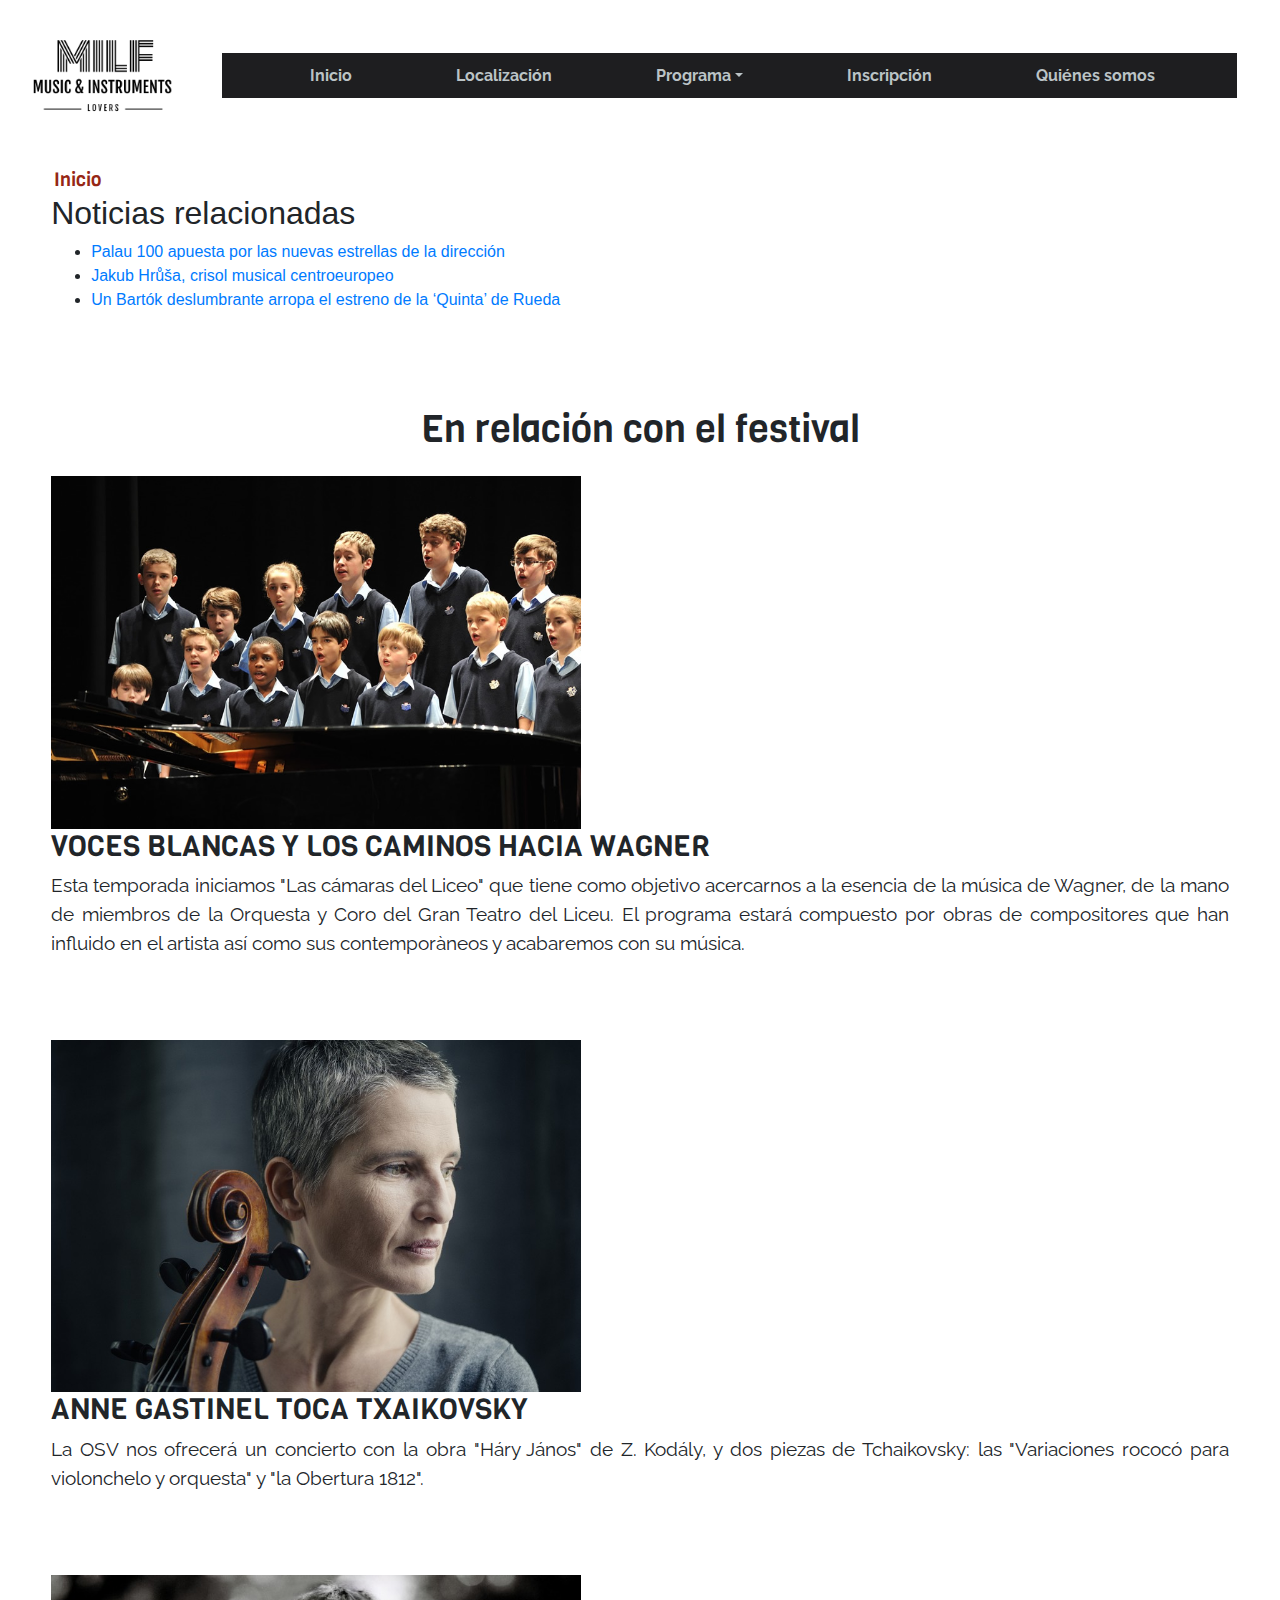
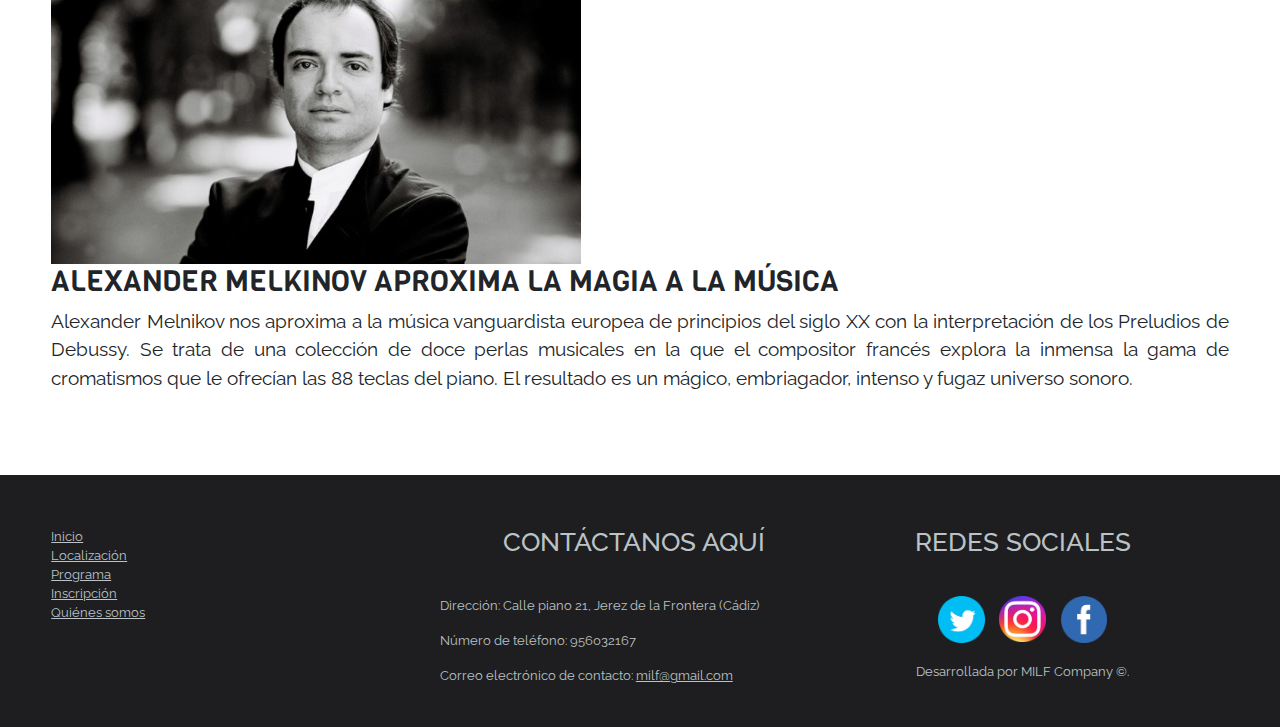
==== html/index.html @ 48b9fca7 "Arreglos" ====
<!DOCTYPE html>
<html lang="es">
<head>
    <meta http-equiv="content-type" content="text/html; charset=utf-8">
    <meta name="keywords" content="musica, clasica, festival">
    <meta name="description" content="Página web sobre este festival de música clásica.">
    <meta name="author" content="Luis Miguel Carpio Gavira, Sergio García Navarro">
    <meta name="designer" content="Luis Miguel Carpio Gavira, Sergio García Navarro">
	<meta name="viewport" content="width=device-width, initial-scale=1, shrink-to-fit=no">
	<title>MILF: Music & Instruments Lovers Festival</title>
	<link href="https://fonts.googleapis.com/css?family=Raleway&display=swap" rel="stylesheet">
	<link href="https://fonts.googleapis.com/css?family=Viga&display=swap" rel="stylesheet">
	<link rel="stylesheet" href="https://stackpath.bootstrapcdn.com/bootstrap/4.4.1/css/bootstrap.min.css" integrity="sha384-Vkoo8x4CGsO3+Hhxv8T/Q5PaXtkKtu6ug5TOeNV6gBiFeWPGFN9MuhOf23Q9Ifjh" crossorigin="anonymous">
    <link href="../css/estilo.css" rel="stylesheet" type="text/css">
    <link href="../css/seccionesIndex.css" rel="stylesheet" type="text/css">
</head>
<body class="pagina">
    <header>
        <div>
            <a href="index.html"><img id="logo" src="../media/Logo.png" alt="Logo de la página web" title="Logo de MILF"></a>
			<span class="header">
				<a href="index.html" title="A la página principal">Inicio</a>
				<a href="localizacion.html" title="Lugar del evento">Localización</a>
				<a class="dropdown-toggle" data-toggle="dropdown" href="#" aria-expanded="false" aria-haspopup="true" role="button" id="dropdownMenuLink" title="Descripción del evento">Programa</a>
				<div class="dropdown-menu" aria-labelledby="dropdownMenuLink">
					<a class="dropdown-item" href="programa.html#Itinerario">Itinerario</a>
					<a class="dropdown-item" href="programa.html#Conciertos">Conciertos</a>
					<a class="dropdown-item" href="programa.html#Conferencias">Conferencias</a>
				</div>
				<a href="inscripcion.html" title="Apuntarse al evento">Inscripción</a>
				<a href="contacto.html" title="Contactar con MILF">Quiénes somos</a>
			</span>
		</div>
	</header>
	<nav aria-label="breadcrumb">
		<ol class="breadcrumb">
			<li class="breadcrumb-item"><a href="index.html">Inicio</a></li>
		</ol>
	</nav>
	<section>
		<h2>Noticias relacionadas</h2>
		<!--Poner aquí tres noticias relacionadas-->
		<aside class="BarraLateral">
			<nav>
				<ul>
                    <li><a href="https://elpais.com/ccaa/2020/02/18/catalunya/1582051516_717664.html">Palau 100 apuesta por las nuevas estrellas de la dirección</a></li>
                    <li><a href="https://elpais.com/cultura/2020/02/11/actualidad/1581443117_544087.html">Jakub Hrůša, crisol musical centroeuropeo</a></li>
                    <li><a href="https://elpais.com/cultura/2020/01/18/actualidad/1579355482_195460.html">Un Bartók deslumbrante arropa el estreno de la ‘Quinta’ de Rueda</a></li>
                </ul> 
			</nav>
		</aside>
	</section>
	<section class="Seccion">
		<h1>En relación con el festival</h1>
		<article class="Seccion1">
			<!--Imagen a la izquierda, texto a la derecha-->
			<img class="Img" src="../media/Coro.png" alt="Coro cantando Wagner">
			<h2>VOCES BLANCAS Y LOS CAMINOS HACIA WAGNER</h2>
			<p>Esta temporada iniciamos "Las cámaras del Liceo" que tiene como objetivo acercarnos a la esencia de la música de Wagner, 
            de la mano de miembros de la Orquesta y Coro del Gran Teatro del Liceu. El programa estará compuesto por obras de compositores 
            que han influido en el artista así como sus contemporàneos y acabaremos con su música.</p>
		</article>
		<article class="Seccion2">
			<!--Imagen a la derecha, texto a la izquierda-->
			<img class="Img" src="../media/Gastinel.png" alt="Imagen de Anne Gastinel">
			<h2>ANNE GASTINEL TOCA TXAIKOVSKY</h2>
			<p>La OSV nos ofrecerá un concierto con la obra "Háry János" de Z. Kodály, 
            y dos piezas de Tchaikovsky: las "Variaciones rococó para violonchelo y orquesta" y "la Obertura 1812".</p>
		</article>
		<article class="Seccion3">
			<!--Imagen a la izquierda, texto a la derecha-->
			<img class="Img" src="../media/Melkinov.png" alt="Imagen de Alexander Melkinov">
			<h2>ALEXANDER MELKINOV APROXIMA LA MAGIA A LA MÚSICA</h2>
			<p>Alexander Melnikov nos aproxima a la música vanguardista europea de principios del siglo XX con 
            la interpretación de los Preludios de Debussy. Se trata de una colección de doce perlas musicales en la que el compositor 
            francés explora la inmensa la gama de cromatismos que le ofrecían las 88 teclas del piano. El resultado es un mágico, embriagador, 
            intenso y fugaz universo sonoro. </p>
		</article>
	</section>
	<footer>
		<div class="columna">
			<p class="lessmargin"><a href="index.html">Inicio</a></p>
			<p class="lessmargin"><a href="localizacion.html">Localización</a></p>
			<p class="lessmargin"><a href="programa.html">Programa</a></p>
			<p class="lessmargin"><a href="inscripcion.html">Inscripción</a></p>
			<p class="lessmargin"><a href="contacto.html">Quiénes somos</a></p>
		</div>
		<div class="columna">
			<h3>CONTÁCTANOS AQUÍ</h3>
				<p>Dirección: Calle piano 21, Jerez de la Frontera (Cádiz)</p>
				<p>Número de teléfono: 956032167</p>
				<p>Correo electrónico de contacto: <a href="mailto:milf@gmail.com">milf@gmail.com</a></p>
		</div>
		<div class="columna">
			<h3>REDES SOCIALES</h3>
			<!-- Incluir en las redes sociales las imágenes de sus iconos-->
			<nav id="redes">
				<a href="http://www.twitter.com/milf"><img class="rrss" src="../media/icons/Twitter.png" alt="Logo Twitter"></a>
				<a href="http://www.instagram.com/milf"><img class="rrss" src="../media/icons/Instagram.png" alt="Logo Instagram"></a>
				<a href="http://www.facebook.com/milf"><img class="rrss" src="../media/icons/Facebook.png" alt="Logo Facebook"></a>
			</nav> 
			<div>
				<p>Desarrollada por MILF Company &copy;.</p>
			</div>
		</div>
	</footer>
	<script src="https://code.jquery.com/jquery-3.4.1.slim.min.js" integrity="sha384-J6qa4849blE2+poT4WnyKhv5vZF5SrPo0iEjwBvKU7imGFAV0wwj1yYfoRSJoZ+n" crossorigin="anonymous"></script>
	<script src="https://cdn.jsdelivr.net/npm/popper.js@1.16.0/dist/umd/popper.min.js" integrity="sha384-Q6E9RHvbIyZFJoft+2mJbHaEWldlvI9IOYy5n3zV9zzTtmI3UksdQRVvoxMfooAo" crossorigin="anonymous"></script>
	<script src="https://stackpath.bootstrapcdn.com/bootstrap/4.4.1/js/bootstrap.min.js" integrity="sha384-wfSDF2E50Y2D1uUdj0O3uMBJnjuUD4Ih7YwaYd1iqfktj0Uod8GCExl3Og8ifwB6" crossorigin="anonymous"></script>
</body>
</html>
---- css/estilo.css ----
.pagina {
    background-color: #FFFFFF;
}

#logo{
    background-color: #FFFFFF;
    width: 12vw;
	margin-left: 2%;
}

header{
	margin-bottom: -2%;
}

.header{
    background-color: #1E1E20;
    background-position: 20% 60%;
    background-size: 40%;
    padding-left: 3%;
	padding-top: 1%;
	padding-bottom: 1%;
	padding-right: 2.5%;
    font-family: 'Raleway';
    color: #BBC3C6;
	margin-left: 3%;
}

.header a{
    display: inline;
	margin-left: 1%;
	margin-right: 1%;
	padding-left: 2.9%;
	padding-right: 2.9%;
	color: #BBC3C6;
	font-weight: bold;
	font-size: 1.25vw;
}

#menu{
    display:inline;
}

.dropdown-menu{
	background-color: #1E1E20;
	padding-left: 1%;
	border-radius: 0px;
}

.dropdown-item:hover{
	background-color: #1E1E20;
	color: #FFF;
}

.contenedor{
	width: 100%;
	display: flex;
	justify-content: space-between;
	padding: 0%;
}

.breadcrumb{
	background-color: #FFF;
	margin-left: 3%;
	margin-right: 8%;
	margin-top: 2%;
	margin-bottom: -5%;
}

.breadcrumb-item{
	font-family: 'Viga';
	font-size: 1.5vw;
}

.breadcrumb-item a{
	color: #962715;
}

section{
	margin: 4%;
}

section h1{
	text-align: center;
	font-family: 'Viga';
	font-size: 3vw;
	margin-bottom: 2%;
	margin-top: 8%;
}

article{
	margin-bottom: 7%;
}

article h2{
	font-family: 'Viga';
	font-size: 2.25vw;
}

article p{
	font-family: 'Raleway';
	text-align: justify;
	font-size: 1.5vw;
	margin-bottom: 2%;
}

table{
	margin-bottom: 4%;
	border-collapse: collapse;
	border-spacing: 10%;
	width: 45%;
	border: 1px solid black;
}

th{
	font-family: 'Viga';
	font-size: 1.75vw;
	font-weight: bold;
	border: 1px solid black;
}

td{
	font-family: 'Raleway';
	font-size: 1.5vw;
	border: 1px solid black;
}

.programImg{
	max-width: 45%;
	height: auto;
}

.aladerecha{
	text-align: right;
}

label{
	font-family: 'Raleway';
	font-size: 1.5vw;
	font-weight: bold;
}

input{
	font-size: 1.5vw;
}

select{
	font-size: 1.5vw;
}

#centeredbutton{
	text-align: center;
	display: flex;
	justify-content: center;
	margin-top: 4%;
	font-size: 1.5vw;
}

footer{
    background-color: #1E1E20;
	padding-top: 4%;
    padding-left: 4%;
    padding-right: 4%;
	padding-bottom: 2%;
    height: 20%;
    width: 100%;
    left: 0;
    font-family: 'Raleway';
	font-size: 1vw;
    color: #BBC3C6;
    position: relative;
	overflow: hidden;
}

footer h3{
	text-align: center;
	margin-bottom: 10%;
	font-size: 2vw;
}

footer a{
	color: #BBC3C6;
	text-decoration: underline;
}

footer div div p{
	text-align: center;
}

.lessmargin{
	margin-bottom: 0%;
}

.columna{
    float: left;
    width: 33%;
}

.reducedclickarea{
	display: block;
	padding: 1%;
}

.rrss{
	width: 12%;
	height: 12%;
	margin-left: 1.5%;
	margin-right: 1.5%;
}

#redes{
	text-align: center;
	margin-bottom: 5%;
}
---- css/seccionesIndex.css ----
.Img{
	max-width: 45%;
	height: auto;
}
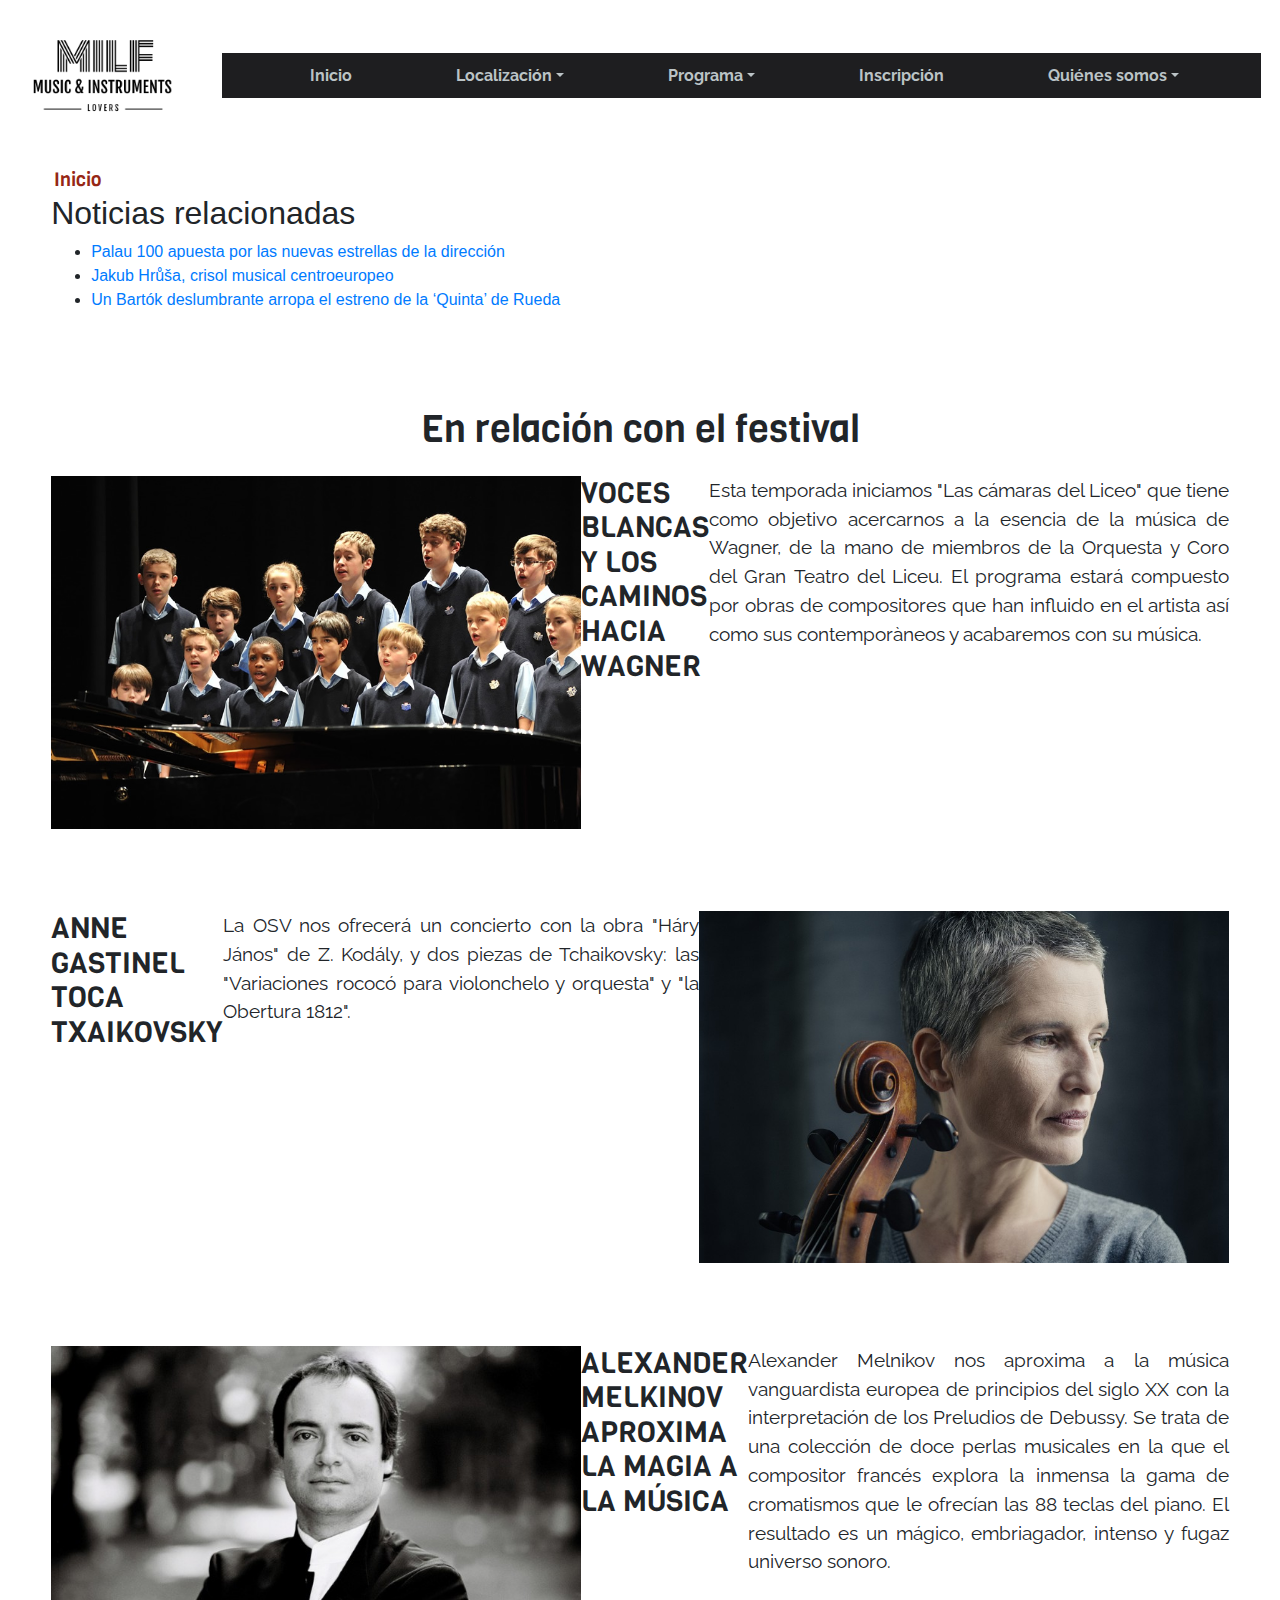
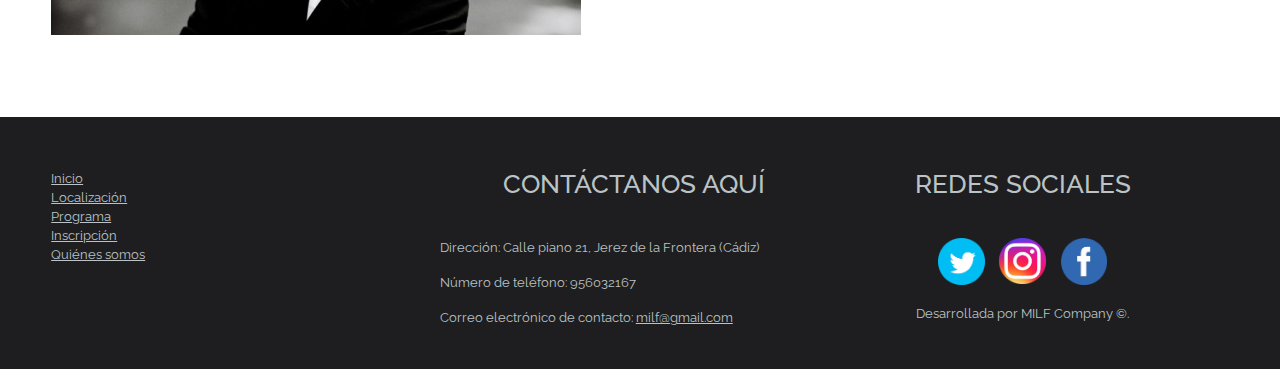
==== commit ee944d6a: "Update" ====
--- a/html/index.html
+++ b/html/index.html
@@ -7,31 +7,41 @@
     <meta name="author" content="Luis Miguel Carpio Gavira, Sergio García Navarro">
     <meta name="designer" content="Luis Miguel Carpio Gavira, Sergio García Navarro">
 	<meta name="viewport" content="width=device-width, initial-scale=1, shrink-to-fit=no">
-	<title>MILF: Music & Instruments Lovers Festival</title>
+	<title>MILF: Music & Instruments Lovers Festival / Inicio</title>
 	<link href="https://fonts.googleapis.com/css?family=Raleway&display=swap" rel="stylesheet">
 	<link href="https://fonts.googleapis.com/css?family=Viga&display=swap" rel="stylesheet">
 	<link rel="stylesheet" href="https://stackpath.bootstrapcdn.com/bootstrap/4.4.1/css/bootstrap.min.css" integrity="sha384-Vkoo8x4CGsO3+Hhxv8T/Q5PaXtkKtu6ug5TOeNV6gBiFeWPGFN9MuhOf23Q9Ifjh" crossorigin="anonymous">
     <link href="../css/estilo.css" rel="stylesheet" type="text/css">
-    <link href="../css/seccionesIndex.css" rel="stylesheet" type="text/css">
+    <link href="../css/index.css" rel="stylesheet" type="text/css">
 </head>
 <body class="pagina">
-    <header>
+	<header>
         <div>
             <a href="index.html"><img id="logo" src="../media/Logo.png" alt="Logo de la página web" title="Logo de MILF"></a>
 			<span class="header">
 				<a href="index.html" title="A la página principal">Inicio</a>
-				<a href="localizacion.html" title="Lugar del evento">Localización</a>
+				<a class="dropdown-toggle" data-toggle="dropdown" href="#" aria-expanded="false" aria-haspopup="true" role="button" id="dropdownMenuLink" title="Localización del evento">Localización</a>
+				<div class="dropdown-menu" aria-labelledby="dropdownMenuLink">
+					<a class="dropdown-item" href="Localización.html#Alojamiento">Alojamiento</a>
+					<a class="dropdown-item" href="Localización.html#Transporte">Transportes</a>
+					<a class="dropdown-item" href="Localización.html#Lugar">Lugar</a>
+				</div>
 				<a class="dropdown-toggle" data-toggle="dropdown" href="#" aria-expanded="false" aria-haspopup="true" role="button" id="dropdownMenuLink" title="Descripción del evento">Programa</a>
 				<div class="dropdown-menu" aria-labelledby="dropdownMenuLink">
 					<a class="dropdown-item" href="programa.html#Itinerario">Itinerario</a>
 					<a class="dropdown-item" href="programa.html#Conciertos">Conciertos</a>
 					<a class="dropdown-item" href="programa.html#Conferencias">Conferencias</a>
+                </div>
+				<a href="inscripcion.html" title="Apuntarse al evento">Inscripción</a>
+                <a class="dropdown-toggle" data-toggle="dropdown" href="#" aria-expanded="false" aria-haspopup="true" role="button" id="dropdownMenuLink" title="Contacto">Quiénes somos</a>
+				<div class="dropdown-menu" aria-labelledby="dropdownMenuLink">
+					<a class="dropdown-item" href="contacto.html#Introducción">Introducción</a>
+					<a class="dropdown-item" href="contacto.html#Contexto del evento">Contexto del evento</a>
+					<a class="dropdown-item" href="contacto.html#Formas de contacto">Formas de contacto</a>
 				</div>
-				<a href="inscripcion.html" title="Apuntarse al evento">Inscripción</a>
-				<a href="contacto.html" title="Contactar con MILF">Quiénes somos</a>
 			</span>
 		</div>
-	</header>
+    </header>
 	<nav aria-label="breadcrumb">
 		<ol class="breadcrumb">
 			<li class="breadcrumb-item"><a href="index.html">Inicio</a></li>
@@ -62,10 +72,10 @@
 		</article>
 		<article class="Seccion2">
 			<!--Imagen a la derecha, texto a la izquierda-->
-			<img class="Img" src="../media/Gastinel.png" alt="Imagen de Anne Gastinel">
 			<h2>ANNE GASTINEL TOCA TXAIKOVSKY</h2>
 			<p>La OSV nos ofrecerá un concierto con la obra "Háry János" de Z. Kodály, 
-            y dos piezas de Tchaikovsky: las "Variaciones rococó para violonchelo y orquesta" y "la Obertura 1812".</p>
+			y dos piezas de Tchaikovsky: las "Variaciones rococó para violonchelo y orquesta" y "la Obertura 1812".</p>
+			<img class="Img" src="../media/Gastinel.png" alt="Imagen de Anne Gastinel">
 		</article>
 		<article class="Seccion3">
 			<!--Imagen a la izquierda, texto a la derecha-->
--- a/css/index.css
+++ b/css/index.css
@@ -0,0 +1,27 @@
+
+.Seccion1{
+    width: 100%;
+    display: flex;
+    justify-content: space-between;
+    padding: 0%;
+}
+
+.Seccion2{
+    width: 100%;
+    display: flex;
+    justify-content: space-between;
+    padding: 0%;
+}
+
+.Seccion3{
+    width: 100%;
+    display: flex;
+    justify-content: space-between;
+    padding: 0%;
+}
+
+.Img{
+	max-width: 45%;
+	height: auto;
+}
+
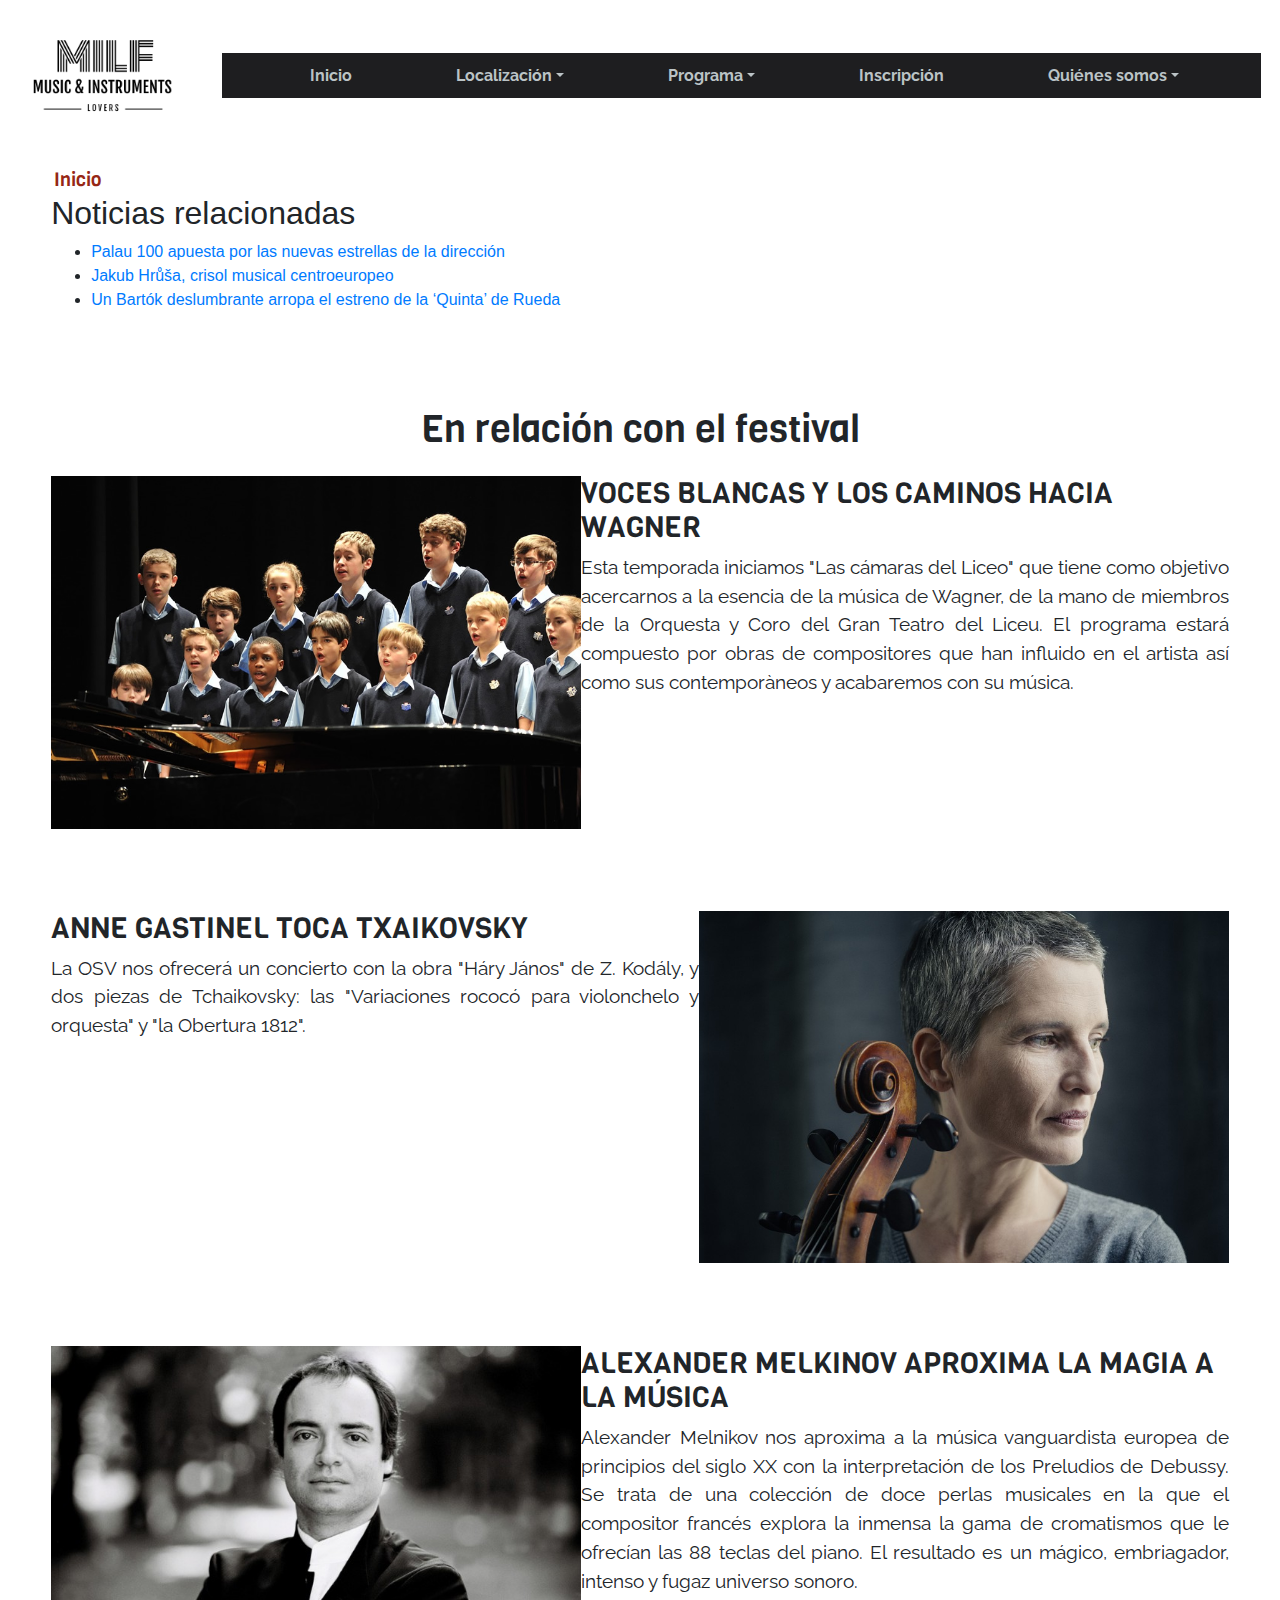
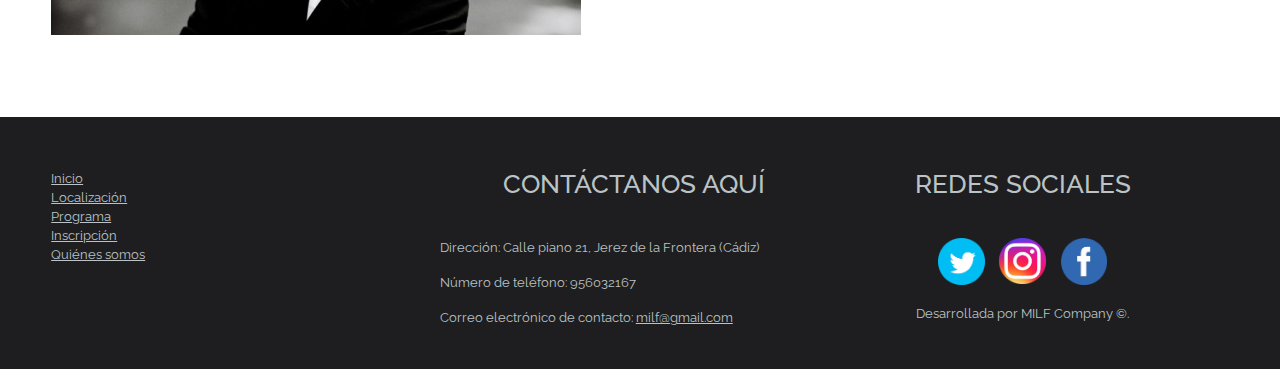
==== commit f75177d3: "Merge branch 'master' of https://github.com/Booker141/Proyecto-PNET" ====
--- a/html/index.html
+++ b/html/index.html
@@ -65,26 +65,32 @@
 		<article class="Seccion1">
 			<!--Imagen a la izquierda, texto a la derecha-->
 			<img class="Img" src="../media/Coro.png" alt="Coro cantando Wagner">
-			<h2>VOCES BLANCAS Y LOS CAMINOS HACIA WAGNER</h2>
-			<p>Esta temporada iniciamos "Las cámaras del Liceo" que tiene como objetivo acercarnos a la esencia de la música de Wagner, 
-            de la mano de miembros de la Orquesta y Coro del Gran Teatro del Liceu. El programa estará compuesto por obras de compositores 
-            que han influido en el artista así como sus contemporàneos y acabaremos con su música.</p>
+			<div>
+				<h2>VOCES BLANCAS Y LOS CAMINOS HACIA WAGNER</h2>
+				<p>Esta temporada iniciamos "Las cámaras del Liceo" que tiene como objetivo acercarnos a la esencia de la música de Wagner, 
+           		de la mano de miembros de la Orquesta y Coro del Gran Teatro del Liceu. El programa estará compuesto por obras de compositores 
+				que han influido en el artista así como sus contemporàneos y acabaremos con su música.</p>
+			</div>
 		</article>
 		<article class="Seccion2">
 			<!--Imagen a la derecha, texto a la izquierda-->
-			<h2>ANNE GASTINEL TOCA TXAIKOVSKY</h2>
-			<p>La OSV nos ofrecerá un concierto con la obra "Háry János" de Z. Kodály, 
-			y dos piezas de Tchaikovsky: las "Variaciones rococó para violonchelo y orquesta" y "la Obertura 1812".</p>
-			<img class="Img" src="../media/Gastinel.png" alt="Imagen de Anne Gastinel">
+			<div>
+				<h2>ANNE GASTINEL TOCA TXAIKOVSKY</h2>
+				<p>La OSV nos ofrecerá un concierto con la obra "Háry János" de Z. Kodály, 
+				y dos piezas de Tchaikovsky: las "Variaciones rococó para violonchelo y orquesta" y "la Obertura 1812".</p>
+			</div>
+				<img class="Img" src="../media/Gastinel.png" alt="Imagen de Anne Gastinel">
 		</article>
 		<article class="Seccion3">
 			<!--Imagen a la izquierda, texto a la derecha-->
 			<img class="Img" src="../media/Melkinov.png" alt="Imagen de Alexander Melkinov">
-			<h2>ALEXANDER MELKINOV APROXIMA LA MAGIA A LA MÚSICA</h2>
-			<p>Alexander Melnikov nos aproxima a la música vanguardista europea de principios del siglo XX con 
-            la interpretación de los Preludios de Debussy. Se trata de una colección de doce perlas musicales en la que el compositor 
-            francés explora la inmensa la gama de cromatismos que le ofrecían las 88 teclas del piano. El resultado es un mágico, embriagador, 
-            intenso y fugaz universo sonoro. </p>
+			<div>
+				<h2>ALEXANDER MELKINOV APROXIMA LA MAGIA A LA MÚSICA</h2>
+				<p>Alexander Melnikov nos aproxima a la música vanguardista europea de principios del siglo XX con 
+            	la interpretación de los Preludios de Debussy. Se trata de una colección de doce perlas musicales en la que el compositor 
+            	francés explora la inmensa la gama de cromatismos que le ofrecían las 88 teclas del piano. El resultado es un mágico, embriagador, 
+				intenso y fugaz universo sonoro. </p>
+			</div>
 		</article>
 	</section>
 	<footer>
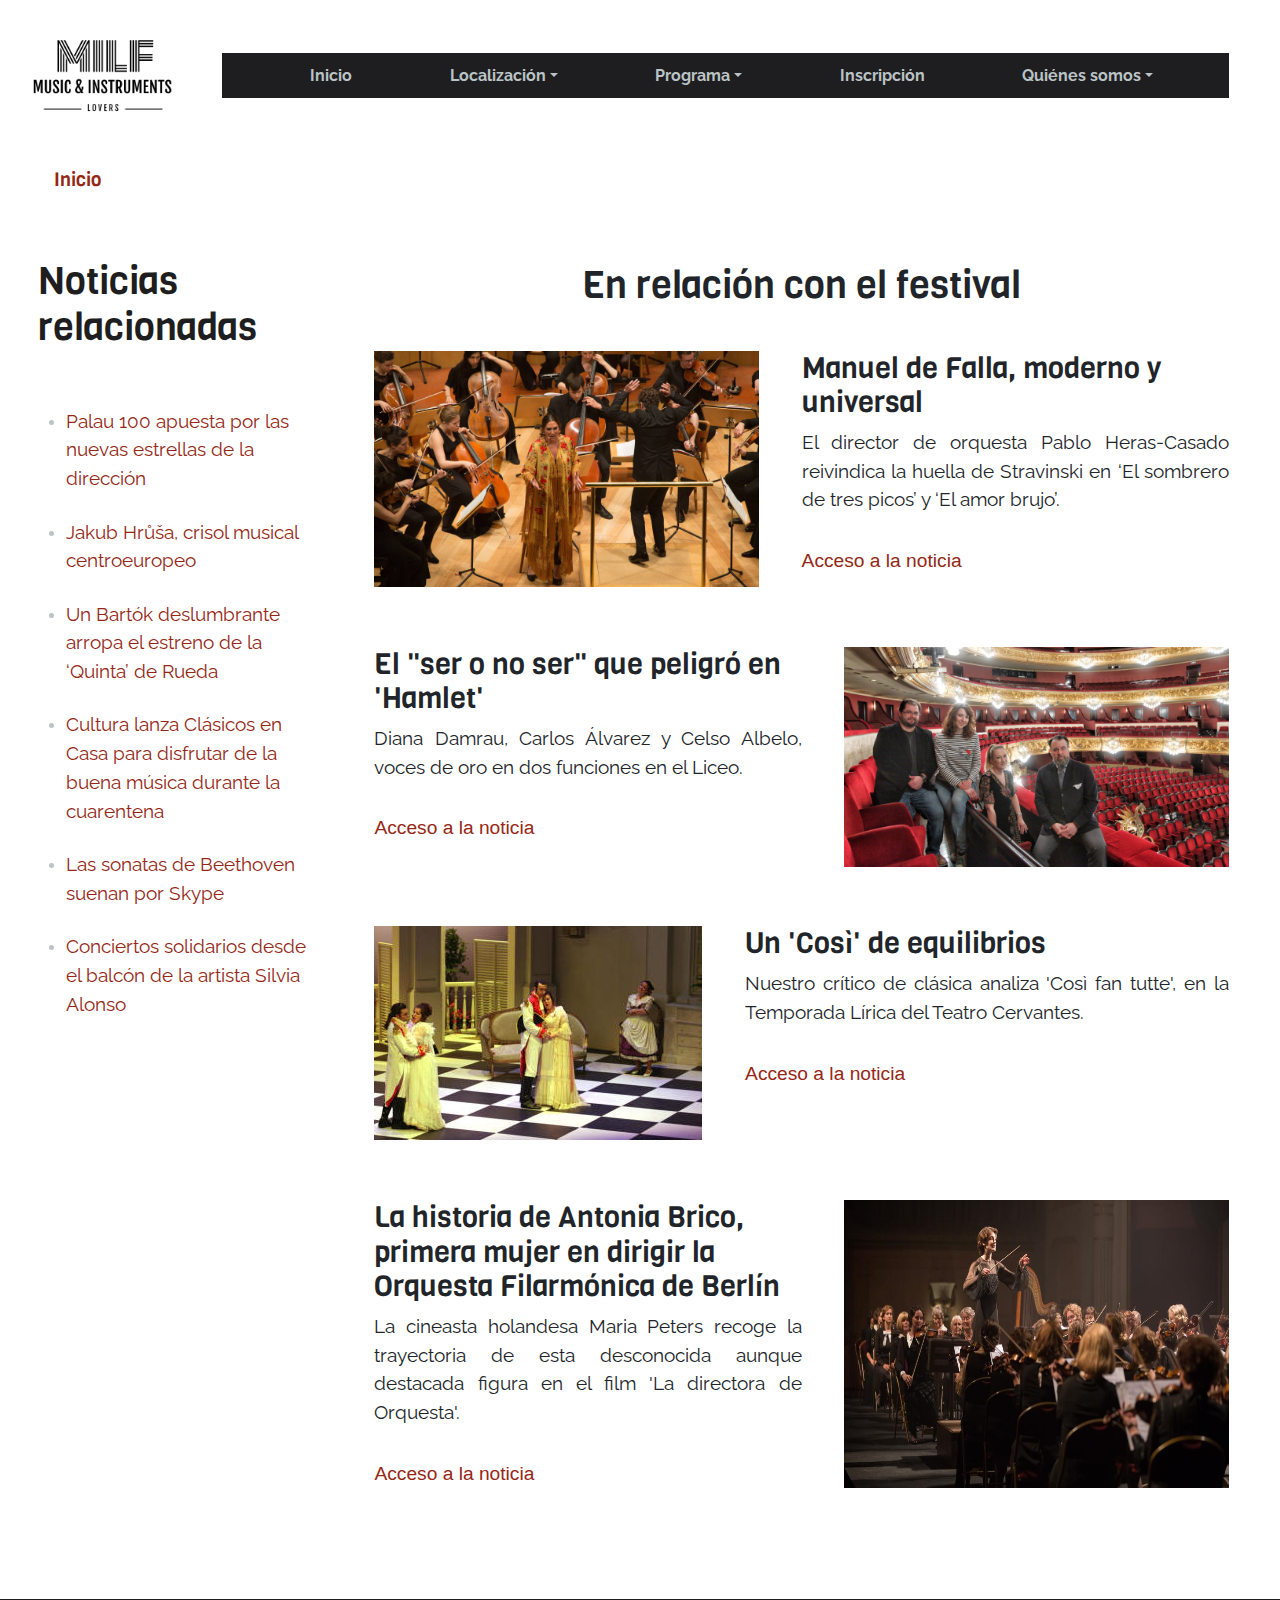
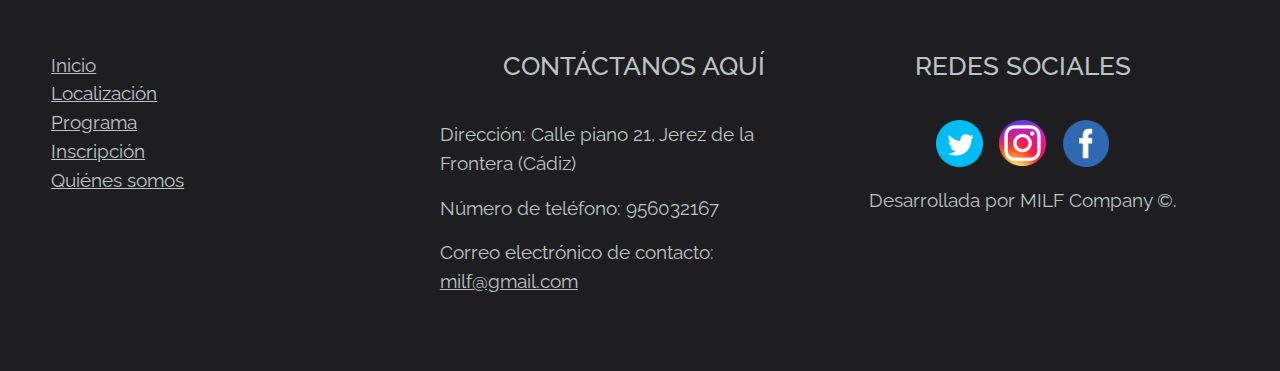
==== commit 8c497a82: "Inicio acabado?" ====
--- a/html/index.html
+++ b/html/index.html
@@ -12,87 +12,102 @@
 	<link href="https://fonts.googleapis.com/css?family=Viga&display=swap" rel="stylesheet">
 	<link rel="stylesheet" href="https://stackpath.bootstrapcdn.com/bootstrap/4.4.1/css/bootstrap.min.css" integrity="sha384-Vkoo8x4CGsO3+Hhxv8T/Q5PaXtkKtu6ug5TOeNV6gBiFeWPGFN9MuhOf23Q9Ifjh" crossorigin="anonymous">
     <link href="../css/estilo.css" rel="stylesheet" type="text/css">
-    <link href="../css/index.css" rel="stylesheet" type="text/css">
+	<link href="../css/index.css" rel="stylesheet" type="text/css">
+	<link href="../css/formatoArticulos.css" rel="stylesheet" type="text/css">
 </head>
 <body class="pagina">
 	<header>
-        <div>
-            <a href="index.html"><img id="logo" src="../media/Logo.png" alt="Logo de la página web" title="Logo de MILF"></a>
+		<div>
+			<a href="index.html"><img id="logo" src="../media/Logo.png" alt="Logo de la página web" title="Logo de MILF"></a>
 			<span class="header">
 				<a href="index.html" title="A la página principal">Inicio</a>
-				<a class="dropdown-toggle" data-toggle="dropdown" href="#" aria-expanded="false" aria-haspopup="true" role="button" id="dropdownMenuLink" title="Localización del evento">Localización</a>
-				<div class="dropdown-menu" aria-labelledby="dropdownMenuLink">
-					<a class="dropdown-item" href="Localización.html#Alojamiento">Alojamiento</a>
-					<a class="dropdown-item" href="Localización.html#Transporte">Transportes</a>
-					<a class="dropdown-item" href="Localización.html#Lugar">Lugar</a>
-				</div>
-				<a class="dropdown-toggle" data-toggle="dropdown" href="#" aria-expanded="false" aria-haspopup="true" role="button" id="dropdownMenuLink" title="Descripción del evento">Programa</a>
-				<div class="dropdown-menu" aria-labelledby="dropdownMenuLink">
-					<a class="dropdown-item" href="programa.html#Itinerario">Itinerario</a>
-					<a class="dropdown-item" href="programa.html#Conciertos">Conciertos</a>
-					<a class="dropdown-item" href="programa.html#Conferencias">Conferencias</a>
-                </div>
+				<span class="dropdown"> <!-- Localización -->
+					<a class="dropdown-toggle" data-toggle="dropdown" href="#" aria-expanded="false" aria-haspopup="true" role="button" id="dropdownMenuLink" title="Localización del evento">Localización</a>
+					<div class="dropdown-menu" aria-labelledby="dropdownMenuLink">
+						<a class="dropdown-item" href="localizacion.html#Alojamiento">Alojamiento</a>
+						<a class="dropdown-item" href="localizacion.html#Transporte">Transportes</a>
+						<a class="dropdown-item" href="localizacion.html#Lugar">Lugar</a>
+					</div>
+				</span>
+				<span class="dropdown"> <!-- Programa -->
+					<a class="dropdown-toggle" data-toggle="dropdown" href="#" aria-expanded="false" aria-haspopup="true" role="button" id="dropdownMenuLink2" title="Descripción del evento">Programa</a>
+					<div class="dropdown-menu" aria-labelledby="dropdownMenuLink2">
+						<a class="dropdown-item" href="programa.html#Itinerario">Itinerario</a>
+						<a class="dropdown-item" href="programa.html#Conciertos">Conciertos</a>
+						<a class="dropdown-item" href="programa.html#Conferencias">Conferencias</a>
+					</div>
+				</span>
 				<a href="inscripcion.html" title="Apuntarse al evento">Inscripción</a>
-                <a class="dropdown-toggle" data-toggle="dropdown" href="#" aria-expanded="false" aria-haspopup="true" role="button" id="dropdownMenuLink" title="Contacto">Quiénes somos</a>
-				<div class="dropdown-menu" aria-labelledby="dropdownMenuLink">
-					<a class="dropdown-item" href="contacto.html#Introducción">Introducción</a>
-					<a class="dropdown-item" href="contacto.html#Contexto del evento">Contexto del evento</a>
-					<a class="dropdown-item" href="contacto.html#Formas de contacto">Formas de contacto</a>
-				</div>
+				<span class="dropdown"> <!-- Quiénes somos -->
+					<a class="dropdown-toggle" data-toggle="dropdown" href="#" aria-expanded="false" aria-haspopup="true" role="button" id="dropdownMenuLink3" title="Contacto">Quiénes somos</a>
+					<div class="dropdown-menu" aria-labelledby="dropdownMenuLink3">
+						<a class="dropdown-item" href="contacto.html#Introduccion">Introducción</a>
+						<a class="dropdown-item" href="contacto.html#Contexto">Contexto del evento</a>
+						<a class="dropdown-item" href="contacto.html#Formas">Formas de contacto</a>
+					</div>
+				</span>
 			</span>
 		</div>
-    </header>
+	</header>
 	<nav aria-label="breadcrumb">
 		<ol class="breadcrumb">
 			<li class="breadcrumb-item"><a href="index.html">Inicio</a></li>
 		</ol>
 	</nav>
-	<section>
-		<h2>Noticias relacionadas</h2>
-		<!--Poner aquí tres noticias relacionadas-->
-		<aside class="BarraLateral">
+	<div id="doscolumnas">
+		<aside id="flex-aside">
+			<h1>Noticias relacionadas</h1>
 			<nav>
 				<ul>
-                    <li><a href="https://elpais.com/ccaa/2020/02/18/catalunya/1582051516_717664.html">Palau 100 apuesta por las nuevas estrellas de la dirección</a></li>
-                    <li><a href="https://elpais.com/cultura/2020/02/11/actualidad/1581443117_544087.html">Jakub Hrůša, crisol musical centroeuropeo</a></li>
-                    <li><a href="https://elpais.com/cultura/2020/01/18/actualidad/1579355482_195460.html">Un Bartók deslumbrante arropa el estreno de la ‘Quinta’ de Rueda</a></li>
-                </ul> 
+					<li><a href="https://elpais.com/ccaa/2020/02/18/catalunya/1582051516_717664.html">Palau 100 apuesta por las nuevas estrellas de la dirección</a></li>
+					<li><a href="https://elpais.com/cultura/2020/02/11/actualidad/1581443117_544087.html">Jakub Hrůša, crisol musical centroeuropeo</a></li>
+					<li><a href="https://elpais.com/cultura/2020/01/18/actualidad/1579355482_195460.html">Un Bartók deslumbrante arropa el estreno de la ‘Quinta’ de Rueda</a></li>
+					<li><a href="https://cadenaser.com/emisora/2020/03/19/radio_cartagena/1584604308_968733.html">Cultura lanza Clásicos en Casa para disfrutar de la buena música durante la cuarentena</a></li>
+					<li><a href="https://cadenaser.com/programa/2020/03/28/a_vivir_que_son_dos_dias/1585392997_028798.html">Las sonatas de Beethoven suenan por Skype</a></li>
+					<li><a href="https://cadenaser.com/emisora/2020/03/20/videos/1584695716_198509.html">Conciertos solidarios desde el balcón de la artista Silvia Alonso</a></li>
+				</ul> 
 			</nav>
 		</aside>
-	</section>
-	<section class="Seccion">
-		<h1>En relación con el festival</h1>
-		<article class="Seccion1">
-			<!--Imagen a la izquierda, texto a la derecha-->
-			<img class="Img" src="../media/Coro.png" alt="Coro cantando Wagner">
-			<div>
-				<h2>VOCES BLANCAS Y LOS CAMINOS HACIA WAGNER</h2>
-				<p>Esta temporada iniciamos "Las cámaras del Liceo" que tiene como objetivo acercarnos a la esencia de la música de Wagner, 
-           		de la mano de miembros de la Orquesta y Coro del Gran Teatro del Liceu. El programa estará compuesto por obras de compositores 
-				que han influido en el artista así como sus contemporàneos y acabaremos con su música.</p>
-			</div>
-		</article>
-		<article class="Seccion2">
-			<!--Imagen a la derecha, texto a la izquierda-->
-			<div>
-				<h2>ANNE GASTINEL TOCA TXAIKOVSKY</h2>
-				<p>La OSV nos ofrecerá un concierto con la obra "Háry János" de Z. Kodály, 
-				y dos piezas de Tchaikovsky: las "Variaciones rococó para violonchelo y orquesta" y "la Obertura 1812".</p>
-			</div>
-				<img class="Img" src="../media/Gastinel.png" alt="Imagen de Anne Gastinel">
-		</article>
-		<article class="Seccion3">
-			<!--Imagen a la izquierda, texto a la derecha-->
-			<img class="Img" src="../media/Melkinov.png" alt="Imagen de Alexander Melkinov">
-			<div>
-				<h2>ALEXANDER MELKINOV APROXIMA LA MAGIA A LA MÚSICA</h2>
-				<p>Alexander Melnikov nos aproxima a la música vanguardista europea de principios del siglo XX con 
-            	la interpretación de los Preludios de Debussy. Se trata de una colección de doce perlas musicales en la que el compositor 
-            	francés explora la inmensa la gama de cromatismos que le ofrecían las 88 teclas del piano. El resultado es un mágico, embriagador, 
-				intenso y fugaz universo sonoro. </p>
-			</div>
-		</article>
-	</section>
+		<section id="flex-content">
+			<h1>En relación con el festival</h1>
+			<article class="Formato">
+				<img class="imagenIzquierda" src="../media/images/Noticia1.jpg" alt="La cantaora Marina Heredia y el director Pablo Heras-Casado con la Mahler Chamber Orchestra (Zaragoza)" title="La cantaora Marina Heredia y el director Pablo Heras-Casado con la Mahler Chamber Orchestra (Zaragoza)">
+				<div>
+					<h2>Manuel de Falla, moderno y universal</h2>
+					<p>El director de orquesta Pablo Heras-Casado reivindica la huella de Stravinski en ‘El sombrero de tres picos’ y ‘El amor brujo’.</p>
+					<br>
+					<a href="https://elpais.com/cultura/2019/04/12/actualidad/1555086159_471684.html">Acceso a la noticia</a>
+				</div>
+			</article>
+			<article class="Formato">
+				<div>
+					<h2>El "ser o no ser" que peligró en 'Hamlet'</h2>
+					<p>Diana Damrau, Carlos Álvarez y Celso Albelo, voces de oro en dos funciones en el Liceo.</p>
+					<br>
+					<a href="https://elpais.com/ccaa/2019/03/06/catalunya/1551901873_217425.html">Acceso a la noticia</a>
+				</div>
+				<img class="imagenDerecha" src="../media/images/Noticia2.jpg" alt="Celso Albelo, Eve-Maud Hubeaux, Diana Damrau y Carlos Álvarez, voces de 'Hamlet', en el Liceo" title="Celso Albelo, Eve-Maud Hubeaux, Diana Damrau y Carlos Álvarez, voces de 'Hamlet', en el Liceo">
+			</article>
+			<article class="Formato">
+				<img class="imagenIzquierda" src="../media/images/Noticia3.jpg" alt="Un momento de la ópera" title="Un momento de la ópera">
+				<div>
+					<h2>Un 'Così' de equilibrios</h2>
+					<p>Nuestro crítico de clásica analiza 'Così fan tutte', en la Temporada Lírica del Teatro Cervantes.</p>
+					<br>
+					<a href="https://www.laopiniondemalaga.es/cultura-espectaculos/2018/03/06/cosi-equilibrios/991204.html">Acceso a la noticia</a>
+				</div>
+			</article>
+			<article class="Formato">
+				<div>
+					<h2>La historia de Antonia Brico, primera mujer en dirigir la Orquesta Filarmónica de Berlín</h2>
+					<p>La cineasta holandesa Maria Peters recoge la trayectoria de esta desconocida aunque destacada figura en el film 'La directora de Orquesta'.</p>
+					<br>
+					<a href="https://www.lavanguardia.com/cine/20191004/47790413079/antonia-brico-la-directora-estrenos-orquesta-filarmonica-berlin.html">Acceso a la noticia</a>
+				</div>
+				<img class="imagenDerecha" src="../media/images/Noticia4.jpg" alt="Fotograma de la película 'La Directora'" title="Fotograma de la película 'La Directora'">
+			</article>
+		</section>
+	</div>
 	<footer>
 		<div class="columna">
 			<p class="lessmargin"><a href="index.html">Inicio</a></p>
--- a/css/estilo.css
+++ b/css/estilo.css
@@ -1,213 +1,301 @@
-.pagina {
-    background-color: #FFFFFF;
-}
-
-#logo{
-    background-color: #FFFFFF;
-    width: 12vw;
-	margin-left: 2%;
-}
-
-header{
-	margin-bottom: -2%;
-}
-
-.header{
-    background-color: #1E1E20;
-    background-position: 20% 60%;
-    background-size: 40%;
-    padding-left: 3%;
-	padding-top: 1%;
-	padding-bottom: 1%;
-	padding-right: 2.5%;
-    font-family: 'Raleway';
-    color: #BBC3C6;
-	margin-left: 3%;
-}
-
-.header a{
-    display: inline;
-	margin-left: 1%;
-	margin-right: 1%;
-	padding-left: 2.9%;
-	padding-right: 2.9%;
-	color: #BBC3C6;
-	font-weight: bold;
-	font-size: 1.25vw;
-}
-
-#menu{
-    display:inline;
-}
-
-.dropdown-menu{
-	background-color: #1E1E20;
-	padding-left: 1%;
-	border-radius: 0px;
-}
-
-.dropdown-item:hover{
-	background-color: #1E1E20;
-	color: #FFF;
-}
-
-.contenedor{
-	width: 100%;
-	display: flex;
-	justify-content: space-between;
-	padding: 0%;
-}
-
-.breadcrumb{
-	background-color: #FFF;
-	margin-left: 3%;
-	margin-right: 8%;
-	margin-top: 2%;
-	margin-bottom: -5%;
-}
-
-.breadcrumb-item{
-	font-family: 'Viga';
-	font-size: 1.5vw;
-}
-
-.breadcrumb-item a{
-	color: #962715;
-}
-
-section{
-	margin: 4%;
-}
-
-section h1{
-	text-align: center;
-	font-family: 'Viga';
-	font-size: 3vw;
-	margin-bottom: 2%;
-	margin-top: 8%;
-}
-
-article{
-	margin-bottom: 7%;
-}
-
-article h2{
-	font-family: 'Viga';
-	font-size: 2.25vw;
-}
-
-article p{
-	font-family: 'Raleway';
-	text-align: justify;
-	font-size: 1.5vw;
-	margin-bottom: 2%;
-}
-
-table{
-	margin-bottom: 4%;
-	border-collapse: collapse;
-	border-spacing: 10%;
-	width: 45%;
-	border: 1px solid black;
-}
-
-th{
-	font-family: 'Viga';
-	font-size: 1.75vw;
-	font-weight: bold;
-	border: 1px solid black;
-}
-
-td{
-	font-family: 'Raleway';
-	font-size: 1.5vw;
-	border: 1px solid black;
-}
-
-.programImg{
-	max-width: 45%;
-	height: auto;
-}
-
-.aladerecha{
-	text-align: right;
-}
-
-label{
-	font-family: 'Raleway';
-	font-size: 1.5vw;
-	font-weight: bold;
-}
-
-input{
-	font-size: 1.5vw;
-}
-
-select{
-	font-size: 1.5vw;
-}
-
-#centeredbutton{
-	text-align: center;
-	display: flex;
-	justify-content: center;
-	margin-top: 4%;
-	font-size: 1.5vw;
-}
-
-footer{
-    background-color: #1E1E20;
-	padding-top: 4%;
-    padding-left: 4%;
-    padding-right: 4%;
-	padding-bottom: 2%;
-    height: 20%;
-    width: 100%;
-    left: 0;
-    font-family: 'Raleway';
-	font-size: 1vw;
-    color: #BBC3C6;
-    position: relative;
-	overflow: hidden;
-}
-
-footer h3{
-	text-align: center;
-	margin-bottom: 10%;
-	font-size: 2vw;
-}
-
-footer a{
-	color: #BBC3C6;
-	text-decoration: underline;
-}
-
-footer div div p{
-	text-align: center;
-}
-
-.lessmargin{
-	margin-bottom: 0%;
-}
-
-.columna{
-    float: left;
-    width: 33%;
-}
-
-.reducedclickarea{
-	display: block;
-	padding: 1%;
-}
-
-.rrss{
-	width: 12%;
-	height: 12%;
-	margin-left: 1.5%;
-	margin-right: 1.5%;
-}
-
-#redes{
-	text-align: center;
-	margin-bottom: 5%;
+@media (min-width: 200px) {
+	.pagina {
+		background-color: #FFFFFF;
+		height: 100%;
+		margin: 0;
+	}
+
+	#footer{
+		bottom: 0;
+		width: 100%;
+		background-color: #1E1E20;
+	}
+
+	#logo{
+		background-color: #FFFFFF;
+		width: 12vw;
+		margin-left: 2%;
+	}
+
+	header{
+		margin-bottom: -2%;
+	}
+
+	.header{
+		background-color: #1E1E20;
+		background-position: 20% 60%;
+		background-size: 40%;
+		padding-left: 3%;
+		padding-top: 1%;
+		padding-bottom: 1%;
+		padding-right: 2.5%;
+		font-family: 'Raleway';
+		color: #BBC3C6;
+		margin-left: 3%;
+	}
+
+	.header a{
+		margin-left: 1%;
+		margin-right: 0.5%;
+		padding-left: 2.9%;
+		padding-right: 2.9%;
+		color: #BBC3C6;
+		font-weight: bold;
+		font-size: 1.25vw;
+	}
+
+	#menu{
+		display:inline;
+	}
+
+	.dropdown-menu{
+		background-color: #1E1E20;
+		padding-left: 1%;
+		border-radius: 0px;
+		width: 14vw;
+		height: auto;
+	}
+
+	.dropdown-item:hover{
+		background-color: #1E1E20;
+		color: #FFF;
+	}
+
+	.contenedor{
+		width: 100%;
+		display: flex;
+		justify-content: space-between;
+		padding: 0%;
+	}
+
+	.breadcrumb{
+		background-color: #FFF;
+		margin-left: 3%;
+		margin-right: 8%;
+		margin-top: 2%;
+		margin-bottom: -5%;
+	}
+
+	.breadcrumb-item{
+		font-family: 'Viga';
+		font-size: 1.5vw;
+	}
+
+	.breadcrumb-item a{
+		color: #962715;
+	}
+
+	section{
+		margin: 4%;
+	}
+
+	section h1{
+		text-align: center;
+		font-family: 'Viga';
+		font-size: 3vw;
+		margin-bottom: 2%;
+		margin-top: 8%;
+	}
+
+	article{
+		margin-bottom: 7%;
+		margin-top: 5%;
+	}
+
+	article h2{
+		font-family: 'Viga';
+		font-size: 2.25vw;
+	}
+
+	article p{
+		font-family: 'Raleway';
+		text-align: justify;
+		font-size: 1.5vw;
+		margin-bottom: 2%;
+	}
+
+	table{
+		margin-bottom: 4%;
+		border-collapse: collapse;
+		width: 45%;
+		border: 1px solid black;
+	}
+
+	th{
+		font-family: 'Viga';
+		font-size: 1.75vw;
+		font-weight: bold;
+		border: 1px solid black;
+	}
+
+	td{
+		font-family: 'Raleway';
+		font-size: 1.5vw;
+		border: 1px solid black;
+	}
+
+	.programImg{
+		max-width: 45%;
+		height: auto;
+	}
+
+	.aladerecha{
+		text-align: right;
+	}
+
+	footer{
+		background-color: #1E1E20;
+		padding-top: 4%;
+		padding-left: 4%;
+		padding-right: 4%;
+		padding-bottom: 25%;
+		width: 100%;
+		left: 0;
+		bottom: 0;
+		font-family: 'Raleway';
+		font-size: 1.5vw;
+		color: #BBC3C6;
+		position: relative;
+		height: 50px;
+		
+	}
+
+	footer h3{
+		text-align: center;
+		margin-bottom: 10%;
+		font-size: 2vw;
+	}
+
+	footer a{
+		color: #BBC3C6;
+		text-decoration: underline;
+	}
+
+	footer div div p{
+		text-align: center;
+	}
+
+	.lessmargin{
+		margin-bottom: 0%;
+	}
+
+	.columna{
+		float: left;
+		width: 33%;
+	}
+
+	.reducedclickarea{
+		display: block;
+		padding: 1%;
+	}
+
+	.rrss{
+		width: 12%;
+		height: 12%;
+		margin-left: 1.5%;
+		margin-right: 1.5%;
+	}
+
+	#redes{
+		text-align: center;
+		margin-bottom: 5%;
+	}
+	
+	#doscolumnas{
+		display: flex;
+		align-items: flex-start;
+		justify-content: space-between;
+	}
+	
+	#flex-aside{
+		width: 25%;
+		margin-left: 3%;
+		font-family: 'Raleway';
+		font-size: 1.25vw;
+		color: #BBC3C6;
+		margin-top: 9%;
+	}
+	
+	#flex-content{
+		width: 75%;
+	}
+	
+	aside h1{
+		font-family: 'Viga';
+		color: #1E1E20;
+		font-size: 3vw;
+		margin-bottom: 20%;
+	}
+	
+	aside a, article a{
+		color: #962715;
+		font-size: 1.5vw;
+	}
+	
+	aside li{
+		margin-top: 10%;
+		margin-left: -5%;
+	}
+	
+	#quienessomos_1{
+		max-width: 40%;
+		height: auto;
+		margin-right: 3%;
+	}
+	
+	#quienessomos_2{
+		max-width: 60%;
+		height: auto;
+		margin-right: 3%;
+	}
+	
+	.infocontacto{
+		margin-top: 3%;
+		display: flex;
+		
+	}
+	
+	.aladerecha{
+		justify-content: right;
+	}
+	
+	#quienessomos_formas{
+		display: flex;
+		justify-content: space-between;
+	}
+	
+	.quienessomos_rrss{
+		color: #962715;
+		font-family: 'Raleway';
+		font-size: 1.6vw;
+	}
+	
+	.quienessomos_rrss:hover{
+		color: #BBC3C6;
+	}
+	
+	.quienessomos_rrss_img{
+		width: 6vw;
+	}
+	
+	.wrapper{
+		min-height: 100%;
+		margin-bottom: -50px;
+	}
+	
+	.push{
+		height: 50px;
+	}
+	
+	.imagenIzquierda{
+		margin-right: 5%;
+		max-width: 45%;
+		height: auto;
+	}
+	
+	.imagenDerecha{
+		margin-left: 5%;
+		max-width: 45%;
+		height: auto;
+	}
 }--- a/css/index.css
+++ b/css/index.css
@@ -1,24 +1,3 @@
-
-.Seccion1{
-    width: 100%;
-    display: flex;
-    justify-content: space-between;
-    padding: 0%;
-}
-
-.Seccion2{
-    width: 100%;
-    display: flex;
-    justify-content: space-between;
-    padding: 0%;
-}
-
-.Seccion3{
-    width: 100%;
-    display: flex;
-    justify-content: space-between;
-    padding: 0%;
-}
 
 .Img{
 	max-width: 45%;
--- a/css/formatoArticulos.css
+++ b/css/formatoArticulos.css
@@ -0,0 +1,8 @@
+
+.Formato{
+    width: 100%;
+    display: flex;
+    justify-content: space-between;
+    padding: 0%;
+}
+
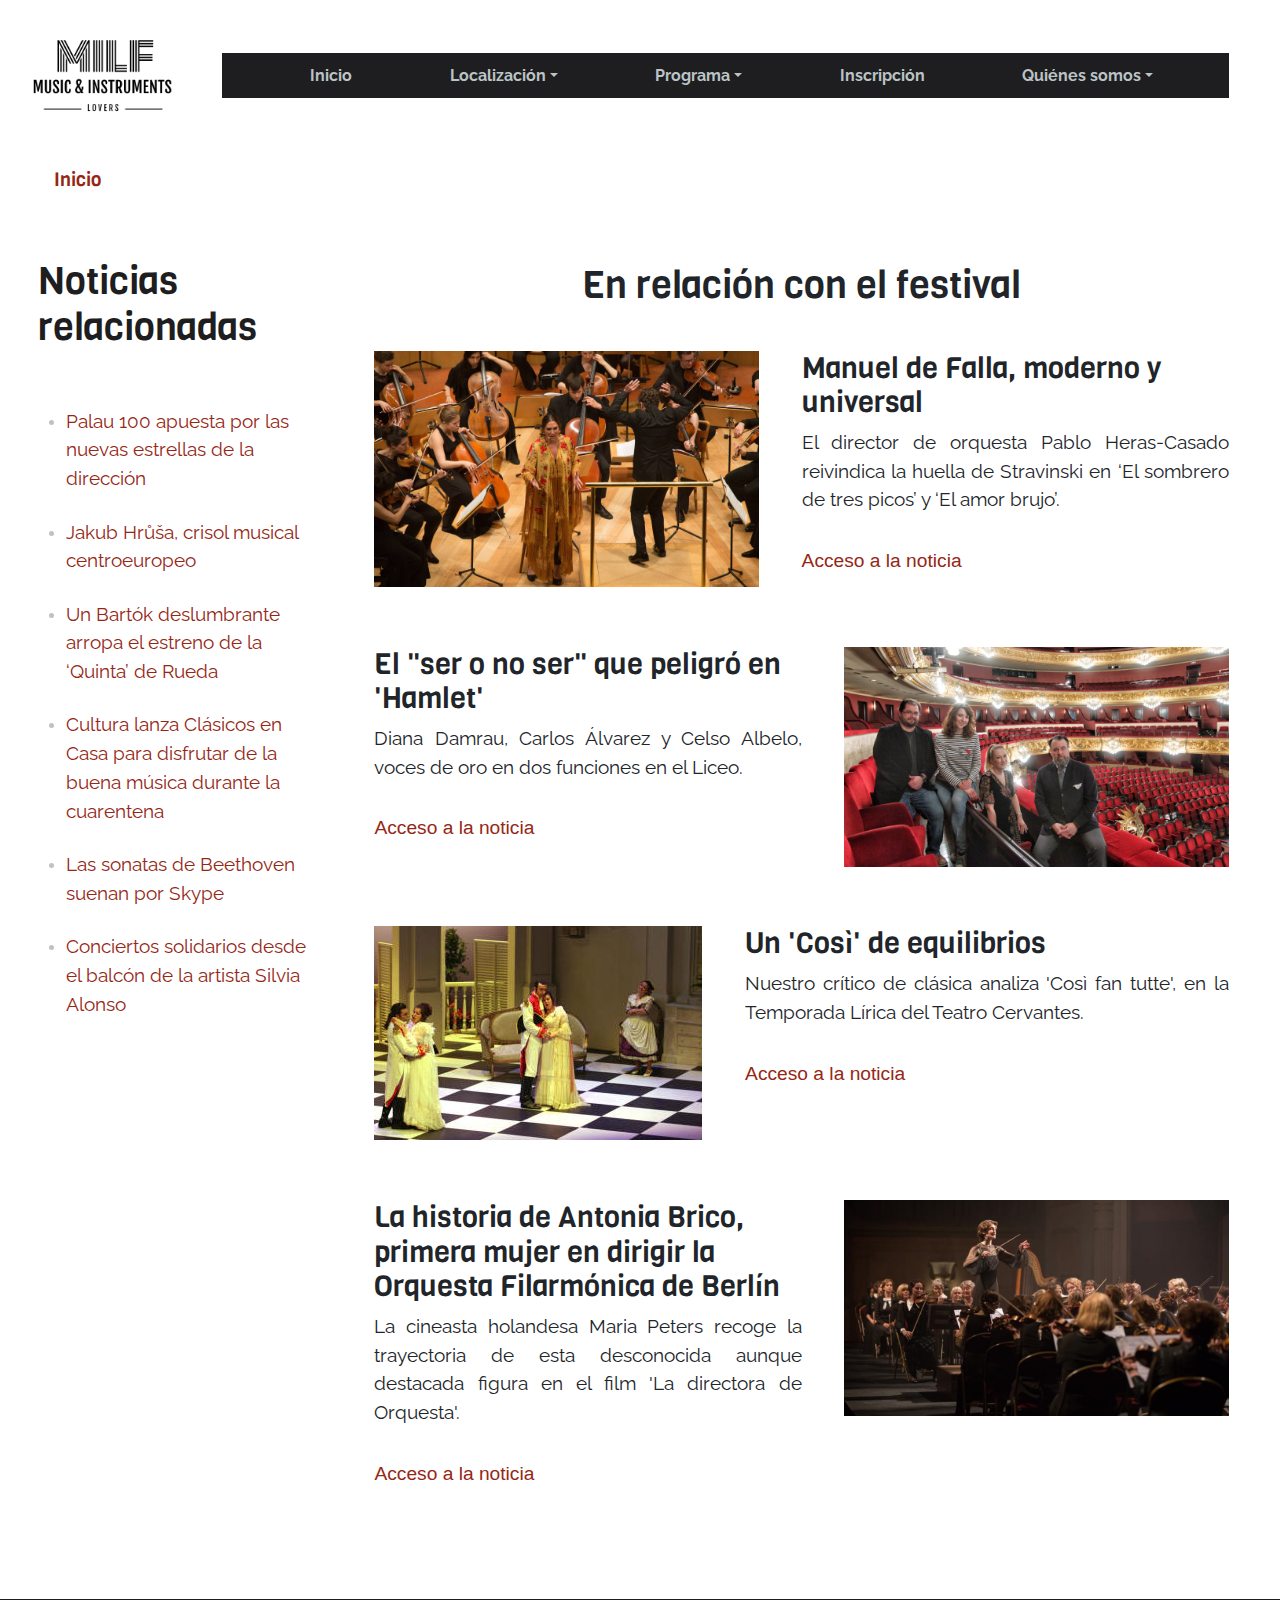
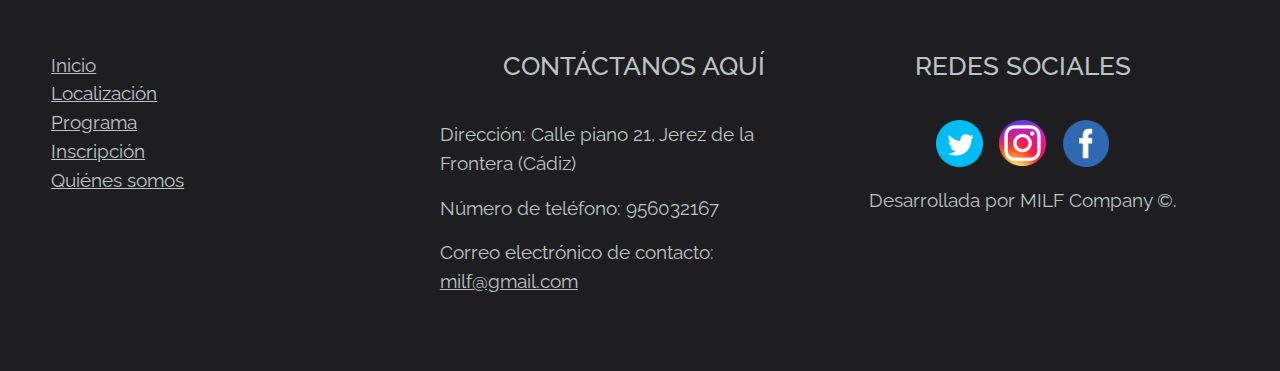
==== commit 54a87385: "v0.9 del hito 1" ====
--- a/html/index.html
+++ b/html/index.html
@@ -13,49 +13,46 @@
 	<link rel="stylesheet" href="https://stackpath.bootstrapcdn.com/bootstrap/4.4.1/css/bootstrap.min.css" integrity="sha384-Vkoo8x4CGsO3+Hhxv8T/Q5PaXtkKtu6ug5TOeNV6gBiFeWPGFN9MuhOf23Q9Ifjh" crossorigin="anonymous">
     <link href="../css/estilo.css" rel="stylesheet" type="text/css">
 	<link href="../css/index.css" rel="stylesheet" type="text/css">
-	<link href="../css/formatoArticulos.css" rel="stylesheet" type="text/css">
 </head>
-<body class="pagina">
+<body>
 	<header>
-		<div>
-			<a href="index.html"><img id="logo" src="../media/Logo.png" alt="Logo de la página web" title="Logo de MILF"></a>
-			<span class="header">
-				<a href="index.html" title="A la página principal">Inicio</a>
-				<span class="dropdown"> <!-- Localización -->
-					<a class="dropdown-toggle" data-toggle="dropdown" href="#" aria-expanded="false" aria-haspopup="true" role="button" id="dropdownMenuLink" title="Localización del evento">Localización</a>
-					<div class="dropdown-menu" aria-labelledby="dropdownMenuLink">
-						<a class="dropdown-item" href="localizacion.html#Alojamiento">Alojamiento</a>
-						<a class="dropdown-item" href="localizacion.html#Transporte">Transportes</a>
-						<a class="dropdown-item" href="localizacion.html#Lugar">Lugar</a>
-					</div>
-				</span>
-				<span class="dropdown"> <!-- Programa -->
-					<a class="dropdown-toggle" data-toggle="dropdown" href="#" aria-expanded="false" aria-haspopup="true" role="button" id="dropdownMenuLink2" title="Descripción del evento">Programa</a>
-					<div class="dropdown-menu" aria-labelledby="dropdownMenuLink2">
-						<a class="dropdown-item" href="programa.html#Itinerario">Itinerario</a>
-						<a class="dropdown-item" href="programa.html#Conciertos">Conciertos</a>
-						<a class="dropdown-item" href="programa.html#Conferencias">Conferencias</a>
-					</div>
-				</span>
-				<a href="inscripcion.html" title="Apuntarse al evento">Inscripción</a>
-				<span class="dropdown"> <!-- Quiénes somos -->
-					<a class="dropdown-toggle" data-toggle="dropdown" href="#" aria-expanded="false" aria-haspopup="true" role="button" id="dropdownMenuLink3" title="Contacto">Quiénes somos</a>
-					<div class="dropdown-menu" aria-labelledby="dropdownMenuLink3">
-						<a class="dropdown-item" href="contacto.html#Introduccion">Introducción</a>
-						<a class="dropdown-item" href="contacto.html#Contexto">Contexto del evento</a>
-						<a class="dropdown-item" href="contacto.html#Formas">Formas de contacto</a>
-					</div>
-				</span>
+		<a href="index.html"><img id="logo" src="../media/images/Logo.png" alt="Logo de la página web" title="Logo de MILF"></a>
+		<span id="menuppal">
+			<a href="index.html" title="A la página principal">Inicio</a>
+			<span class="dropdown"> <!-- Localización -->
+				<a class="dropdown-toggle" data-toggle="dropdown" href="#" aria-expanded="false" aria-haspopup="true" role="button" id="dropdownMenuLink" title="Localización del evento">Localización</a>
+				<div class="dropdown-menu" aria-labelledby="dropdownMenuLink">
+					<a class="dropdown-item" href="localizacion.html#Alojamiento">Alojamiento</a>
+					<a class="dropdown-item" href="localizacion.html#Transporte">Transportes</a>
+					<a class="dropdown-item" href="localizacion.html#Lugar">Lugar</a>
+				</div>
 			</span>
-		</div>
+			<span class="dropdown"> <!-- Programa -->
+				<a class="dropdown-toggle" data-toggle="dropdown" href="#" aria-expanded="false" aria-haspopup="true" role="button" id="dropdownMenuLink2" title="Descripción del evento">Programa</a>
+				<div class="dropdown-menu" aria-labelledby="dropdownMenuLink2">
+					<a class="dropdown-item" href="programa.html#Itinerario">Itinerario</a>
+					<a class="dropdown-item" href="programa.html#Conciertos">Conciertos</a>
+					<a class="dropdown-item" href="programa.html#Conferencias">Conferencias</a>
+				</div>
+			</span>
+			<a href="inscripcion.html" title="Apuntarse al evento">Inscripción</a>
+			<span class="dropdown"> <!-- Quiénes somos -->
+				<a class="dropdown-toggle" data-toggle="dropdown" href="#" aria-expanded="false" aria-haspopup="true" role="button" id="dropdownMenuLink3" title="Contacto">Quiénes somos</a>
+				<div class="dropdown-menu" aria-labelledby="dropdownMenuLink3">
+					<a class="dropdown-item" href="contacto.html#Introduccion">Introducción</a>
+					<a class="dropdown-item" href="contacto.html#Contexto">Contexto del evento</a>
+					<a class="dropdown-item" href="contacto.html#Formas">Formas de contacto</a>
+				</div>
+			</span>
+		</span>
 	</header>
 	<nav aria-label="breadcrumb">
 		<ol class="breadcrumb">
 			<li class="breadcrumb-item"><a href="index.html">Inicio</a></li>
 		</ol>
 	</nav>
-	<div id="doscolumnas">
-		<aside id="flex-aside">
+	<div class="flex">
+		<aside>
 			<h1>Noticias relacionadas</h1>
 			<nav>
 				<ul>
@@ -68,9 +65,9 @@
 				</ul> 
 			</nav>
 		</aside>
-		<section id="flex-content">
+		<section id="co_aside">
 			<h1>En relación con el festival</h1>
-			<article class="Formato">
+			<article class="flex">
 				<img class="imagenIzquierda" src="../media/images/Noticia1.jpg" alt="La cantaora Marina Heredia y el director Pablo Heras-Casado con la Mahler Chamber Orchestra (Zaragoza)" title="La cantaora Marina Heredia y el director Pablo Heras-Casado con la Mahler Chamber Orchestra (Zaragoza)">
 				<div>
 					<h2>Manuel de Falla, moderno y universal</h2>
@@ -79,7 +76,7 @@
 					<a href="https://elpais.com/cultura/2019/04/12/actualidad/1555086159_471684.html">Acceso a la noticia</a>
 				</div>
 			</article>
-			<article class="Formato">
+			<article class="flex">
 				<div>
 					<h2>El "ser o no ser" que peligró en 'Hamlet'</h2>
 					<p>Diana Damrau, Carlos Álvarez y Celso Albelo, voces de oro en dos funciones en el Liceo.</p>
@@ -88,7 +85,7 @@
 				</div>
 				<img class="imagenDerecha" src="../media/images/Noticia2.jpg" alt="Celso Albelo, Eve-Maud Hubeaux, Diana Damrau y Carlos Álvarez, voces de 'Hamlet', en el Liceo" title="Celso Albelo, Eve-Maud Hubeaux, Diana Damrau y Carlos Álvarez, voces de 'Hamlet', en el Liceo">
 			</article>
-			<article class="Formato">
+			<article class="flex">
 				<img class="imagenIzquierda" src="../media/images/Noticia3.jpg" alt="Un momento de la ópera" title="Un momento de la ópera">
 				<div>
 					<h2>Un 'Così' de equilibrios</h2>
@@ -97,7 +94,7 @@
 					<a href="https://www.laopiniondemalaga.es/cultura-espectaculos/2018/03/06/cosi-equilibrios/991204.html">Acceso a la noticia</a>
 				</div>
 			</article>
-			<article class="Formato">
+			<article class="flex">
 				<div>
 					<h2>La historia de Antonia Brico, primera mujer en dirigir la Orquesta Filarmónica de Berlín</h2>
 					<p>La cineasta holandesa Maria Peters recoge la trayectoria de esta desconocida aunque destacada figura en el film 'La directora de Orquesta'.</p>
--- a/css/estilo.css
+++ b/css/estilo.css
@@ -1,16 +1,12 @@
 @media (min-width: 200px) {
-	.pagina {
+	body{
 		background-color: #FFFFFF;
 		height: 100%;
 		margin: 0;
 	}
 
-	#footer{
-		bottom: 0;
-		width: 100%;
-		background-color: #1E1E20;
-	}
-
+
+	/*===HEADER===*/
 	#logo{
 		background-color: #FFFFFF;
 		width: 12vw;
@@ -21,7 +17,7 @@
 		margin-bottom: -2%;
 	}
 
-	.header{
+	#menuppal{
 		background-color: #1E1E20;
 		background-position: 20% 60%;
 		background-size: 40%;
@@ -34,7 +30,7 @@
 		margin-left: 3%;
 	}
 
-	.header a{
+	#menuppal a{
 		margin-left: 1%;
 		margin-right: 0.5%;
 		padding-left: 2.9%;
@@ -44,11 +40,7 @@
 		font-size: 1.25vw;
 	}
 
-	#menu{
-		display:inline;
-	}
-
-	.dropdown-menu{
+	.dropdown-menu{		/*Submenús del menú principal*//*Modificación de clase ya existente en bootstrap*/
 		background-color: #1E1E20;
 		padding-left: 1%;
 		border-radius: 0px;
@@ -56,19 +48,14 @@
 		height: auto;
 	}
 
-	.dropdown-item:hover{
+	.dropdown-item:hover{	/*Items de submenús*//*Modificación de clase ya existente en bootstrap*/
 		background-color: #1E1E20;
 		color: #FFF;
 	}
 
-	.contenedor{
-		width: 100%;
-		display: flex;
-		justify-content: space-between;
-		padding: 0%;
-	}
-
-	.breadcrumb{
+
+	/*===BREADCRUMB===*/
+	.breadcrumb{	/*Navegación escalonada*//*Modificación de clase ya existente en bootstrap*/
 		background-color: #FFF;
 		margin-left: 3%;
 		margin-right: 8%;
@@ -76,7 +63,7 @@
 		margin-bottom: -5%;
 	}
 
-	.breadcrumb-item{
+	.breadcrumb-item{	/*Elementos de la navegación escalonada*//*Modificación de clase ya existente en bootstrap*/
 		font-family: 'Viga';
 		font-size: 1.5vw;
 	}
@@ -85,6 +72,8 @@
 		color: #962715;
 	}
 
+
+	/*===CONTENIDO===*/
 	section{
 		margin: 4%;
 	}
@@ -134,15 +123,8 @@
 		border: 1px solid black;
 	}
 
-	.programImg{
-		max-width: 45%;
-		height: auto;
-	}
-
-	.aladerecha{
-		text-align: right;
-	}
-
+
+	/*===FOOTER===*/
 	footer{
 		background-color: #1E1E20;
 		padding-top: 4%;
@@ -175,125 +157,42 @@
 		text-align: center;
 	}
 
-	.lessmargin{
+	.lessmargin{	/*Reduce el espacio de interlineado en la navegación del footer*/
 		margin-bottom: 0%;
 	}
 
-	.columna{
+	.columna{	/*Cada una de las que conforman el footer*/
 		float: left;
 		width: 33%;
 	}
 
-	.reducedclickarea{
-		display: block;
-		padding: 1%;
-	}
-
-	.rrss{
+	.rrss{	/*Tamaño de los logos de las redes sociales*/
 		width: 12%;
 		height: 12%;
 		margin-left: 1.5%;
 		margin-right: 1.5%;
 	}
 
-	#redes{
+	#redes{	/*El bloque donde se muestran las redes sociales*/
 		text-align: center;
 		margin-bottom: 5%;
 	}
 	
-	#doscolumnas{
+	
+	/*===ESTILO DE BLOQUES===*/
+	.flex{	/*Bloque que permite la división del contenido en columnas*/
 		display: flex;
 		align-items: flex-start;
 		justify-content: space-between;
 	}
 	
-	#flex-aside{
-		width: 25%;
-		margin-left: 3%;
-		font-family: 'Raleway';
-		font-size: 1.25vw;
-		color: #BBC3C6;
-		margin-top: 9%;
-	}
-	
-	#flex-content{
-		width: 75%;
-	}
-	
-	aside h1{
-		font-family: 'Viga';
-		color: #1E1E20;
-		font-size: 3vw;
-		margin-bottom: 20%;
-	}
-	
-	aside a, article a{
-		color: #962715;
-		font-size: 1.5vw;
-	}
-	
-	aside li{
-		margin-top: 10%;
-		margin-left: -5%;
-	}
-	
-	#quienessomos_1{
-		max-width: 40%;
-		height: auto;
-		margin-right: 3%;
-	}
-	
-	#quienessomos_2{
-		max-width: 60%;
-		height: auto;
-		margin-right: 3%;
-	}
-	
-	.infocontacto{
-		margin-top: 3%;
-		display: flex;
-		
-	}
-	
-	.aladerecha{
-		justify-content: right;
-	}
-	
-	#quienessomos_formas{
-		display: flex;
-		justify-content: space-between;
-	}
-	
-	.quienessomos_rrss{
-		color: #962715;
-		font-family: 'Raleway';
-		font-size: 1.6vw;
-	}
-	
-	.quienessomos_rrss:hover{
-		color: #BBC3C6;
-	}
-	
-	.quienessomos_rrss_img{
-		width: 6vw;
-	}
-	
-	.wrapper{
-		min-height: 100%;
-		margin-bottom: -50px;
-	}
-	
-	.push{
-		height: 50px;
-	}
-	
-	.imagenIzquierda{
+	.imagenIzquierda{	/*Imágenes a la izquierda en la división de dos columnas*/
 		margin-right: 5%;
 		max-width: 45%;
 		height: auto;
 	}
 	
-	.imagenDerecha{
+	.imagenDerecha{	/*Imágenes a la derecha en la división en dos columnas*/
 		margin-left: 5%;
 		max-width: 45%;
 		height: auto;
--- a/css/index.css
+++ b/css/index.css
@@ -1,6 +1,31 @@
-
-.Img{
-	max-width: 45%;
-	height: auto;
-}
-
+@media (min-width: 200px) {
+	aside{	
+		width: 25%;
+		margin-left: 3%;
+		font-family: 'Raleway';
+		font-size: 1.25vw;
+		color: #BBC3C6;
+		margin-top: 9%;
+	}
+	
+	#co_aside{	/*Bloque paralelo al aside*/
+		width: 75%;
+	}
+	
+	aside h1{
+		font-family: 'Viga';
+		color: #1E1E20;
+		font-size: 3vw;
+		margin-bottom: 20%;
+	}
+	
+	aside a, article a{
+		color: #962715;
+		font-size: 1.5vw;
+	}
+	
+	aside li{
+		margin-top: 10%;
+		margin-left: -5%;
+	}
+}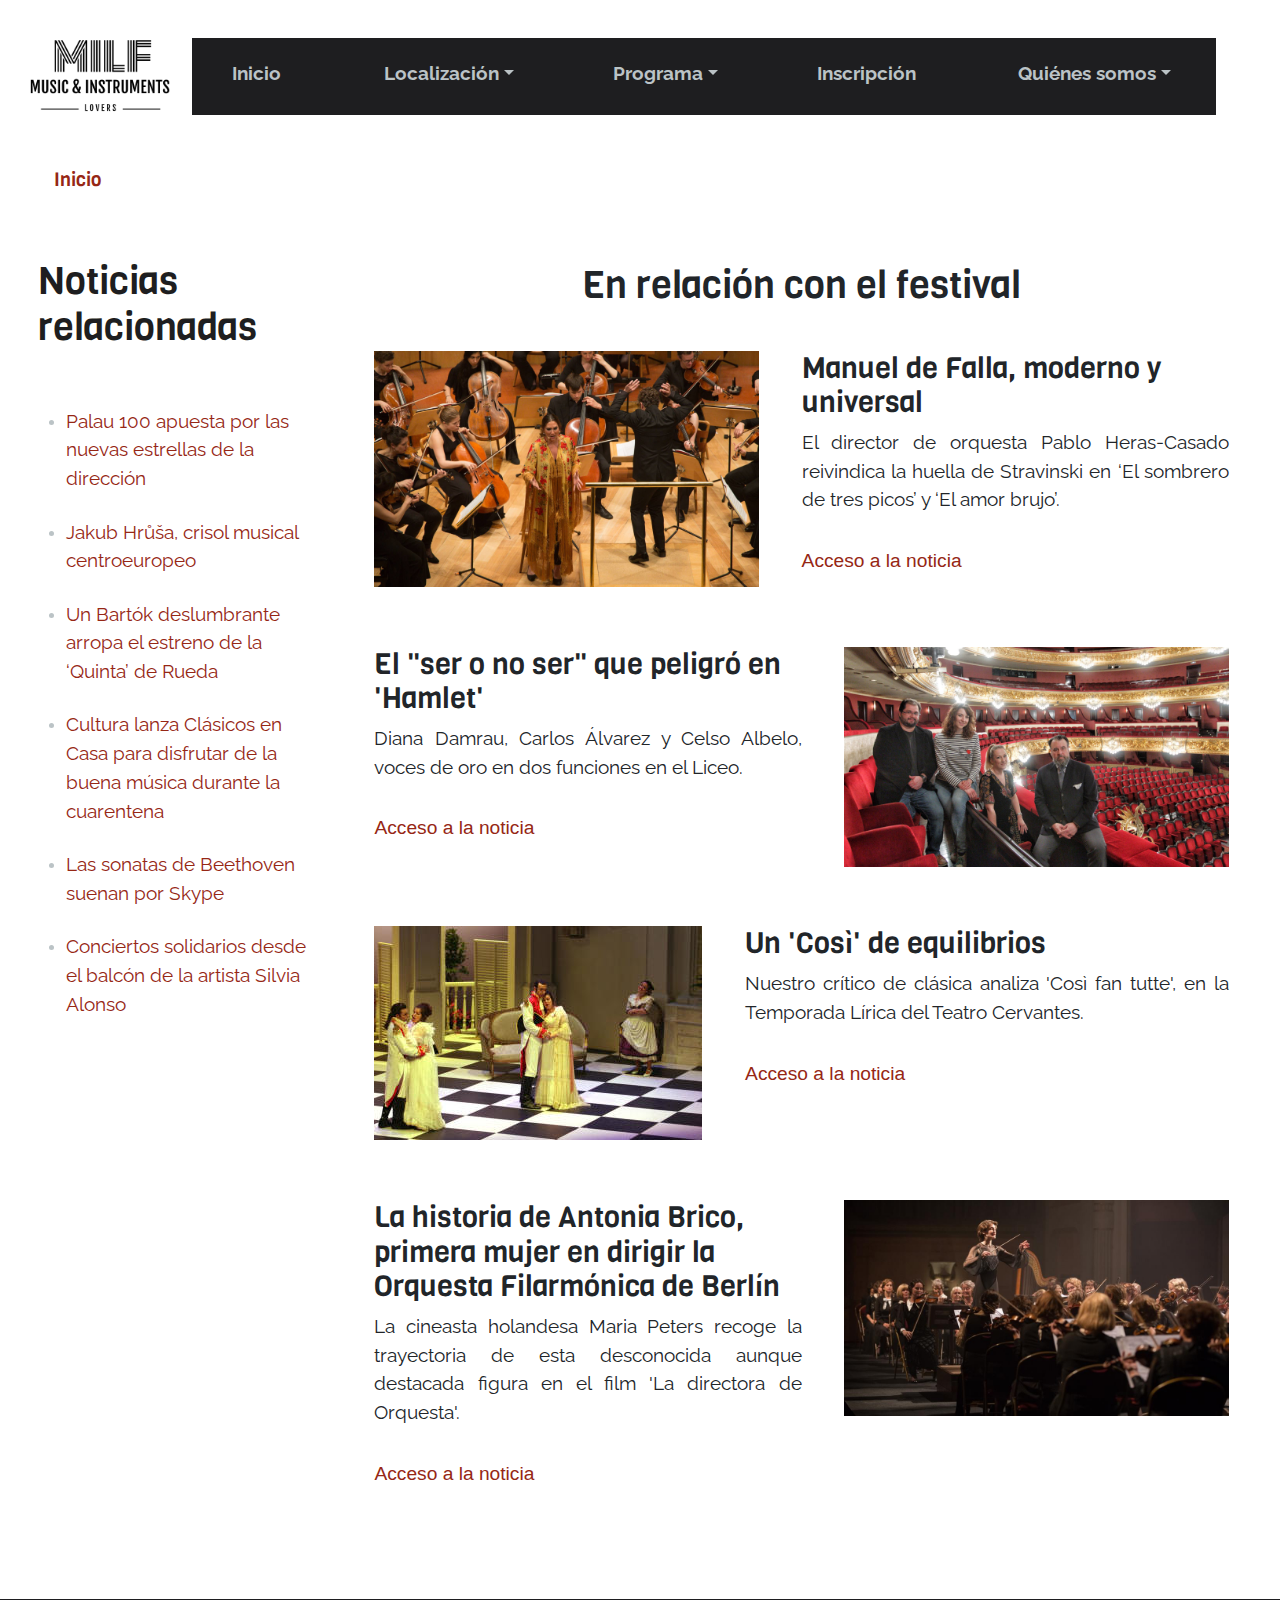
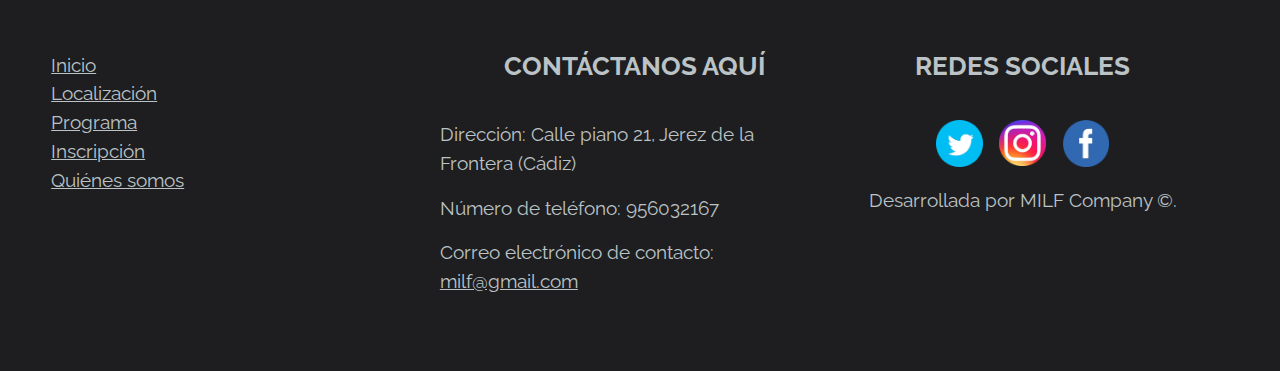
==== commit cfbcbc58: "v1.0" ====
--- a/html/index.html
+++ b/html/index.html
@@ -17,34 +17,34 @@
 <body>
 	<header>
 		<a href="index.html"><img id="logo" src="../media/images/Logo.png" alt="Logo de la página web" title="Logo de MILF"></a>
-		<span id="menuppal">
-			<a href="index.html" title="A la página principal">Inicio</a>
-			<span class="dropdown"> <!-- Localización -->
+		<ul id="menuppal">
+			<li><a href="index.html" title="A la página principal">Inicio</a></li>
+			<li><div class="dropdown"> <!-- Localización -->
 				<a class="dropdown-toggle" data-toggle="dropdown" href="#" aria-expanded="false" aria-haspopup="true" role="button" id="dropdownMenuLink" title="Localización del evento">Localización</a>
 				<div class="dropdown-menu" aria-labelledby="dropdownMenuLink">
 					<a class="dropdown-item" href="localizacion.html#Alojamiento">Alojamiento</a>
 					<a class="dropdown-item" href="localizacion.html#Transporte">Transportes</a>
 					<a class="dropdown-item" href="localizacion.html#Lugar">Lugar</a>
 				</div>
-			</span>
-			<span class="dropdown"> <!-- Programa -->
+			</div></li>
+			<li><div class="dropdown"> <!-- Programa -->
 				<a class="dropdown-toggle" data-toggle="dropdown" href="#" aria-expanded="false" aria-haspopup="true" role="button" id="dropdownMenuLink2" title="Descripción del evento">Programa</a>
 				<div class="dropdown-menu" aria-labelledby="dropdownMenuLink2">
 					<a class="dropdown-item" href="programa.html#Itinerario">Itinerario</a>
 					<a class="dropdown-item" href="programa.html#Conciertos">Conciertos</a>
 					<a class="dropdown-item" href="programa.html#Conferencias">Conferencias</a>
 				</div>
-			</span>
-			<a href="inscripcion.html" title="Apuntarse al evento">Inscripción</a>
-			<span class="dropdown"> <!-- Quiénes somos -->
+			</div></li>
+			<li><a href="inscripcion.html" title="Apuntarse al evento">Inscripción</a></li>
+			<li><div class="dropdown"> <!-- Quiénes somos -->
 				<a class="dropdown-toggle" data-toggle="dropdown" href="#" aria-expanded="false" aria-haspopup="true" role="button" id="dropdownMenuLink3" title="Contacto">Quiénes somos</a>
 				<div class="dropdown-menu" aria-labelledby="dropdownMenuLink3">
 					<a class="dropdown-item" href="contacto.html#Introduccion">Introducción</a>
 					<a class="dropdown-item" href="contacto.html#Contexto">Contexto del evento</a>
 					<a class="dropdown-item" href="contacto.html#Formas">Formas de contacto</a>
 				</div>
-			</span>
-		</span>
+			</div></li>
+		</ul>
 	</header>
 	<nav aria-label="breadcrumb">
 		<ol class="breadcrumb">
--- a/css/estilo.css
+++ b/css/estilo.css
@@ -10,24 +10,36 @@
 	#logo{
 		background-color: #FFFFFF;
 		width: 12vw;
-		margin-left: 2%;
+		margin-left: 15%;
 	}
 
 	header{
 		margin-bottom: -2%;
+		display: flex;
 	}
 
 	#menuppal{
 		background-color: #1E1E20;
-		background-position: 20% 60%;
-		background-size: 40%;
+		background-size: 39%;
 		padding-left: 3%;
-		padding-top: 1%;
-		padding-bottom: 1%;
-		padding-right: 2.5%;
+		padding-top: 1.6vw;
+		padding-bottom: 1vw;
+		padding-right: 2.5vw;
 		font-family: 'Raleway';
 		color: #BBC3C6;
 		margin-left: 3%;
+		display: flex;
+		justify-content: space-between;
+		width: 80%;
+		margin-bottom: 3%;
+		margin-top: 3%;
+		vertical-align: middle;
+	}
+	
+	#menuppal li{
+		display: inline;
+		margin-right: 2%;
+		vertical-align: middle;
 	}
 
 	#menuppal a{
@@ -37,14 +49,15 @@
 		padding-right: 2.9%;
 		color: #BBC3C6;
 		font-weight: bold;
-		font-size: 1.25vw;
+		font-size: 1.5vw;
+		vertical-align: middle;
 	}
 
 	.dropdown-menu{		/*Submenús del menú principal*//*Modificación de clase ya existente en bootstrap*/
 		background-color: #1E1E20;
 		padding-left: 1%;
 		border-radius: 0px;
-		width: 14vw;
+		width: 16vw;
 		height: auto;
 	}
 
@@ -146,6 +159,7 @@
 		text-align: center;
 		margin-bottom: 10%;
 		font-size: 2vw;
+		font-weight: bold;
 	}
 
 	footer a{
